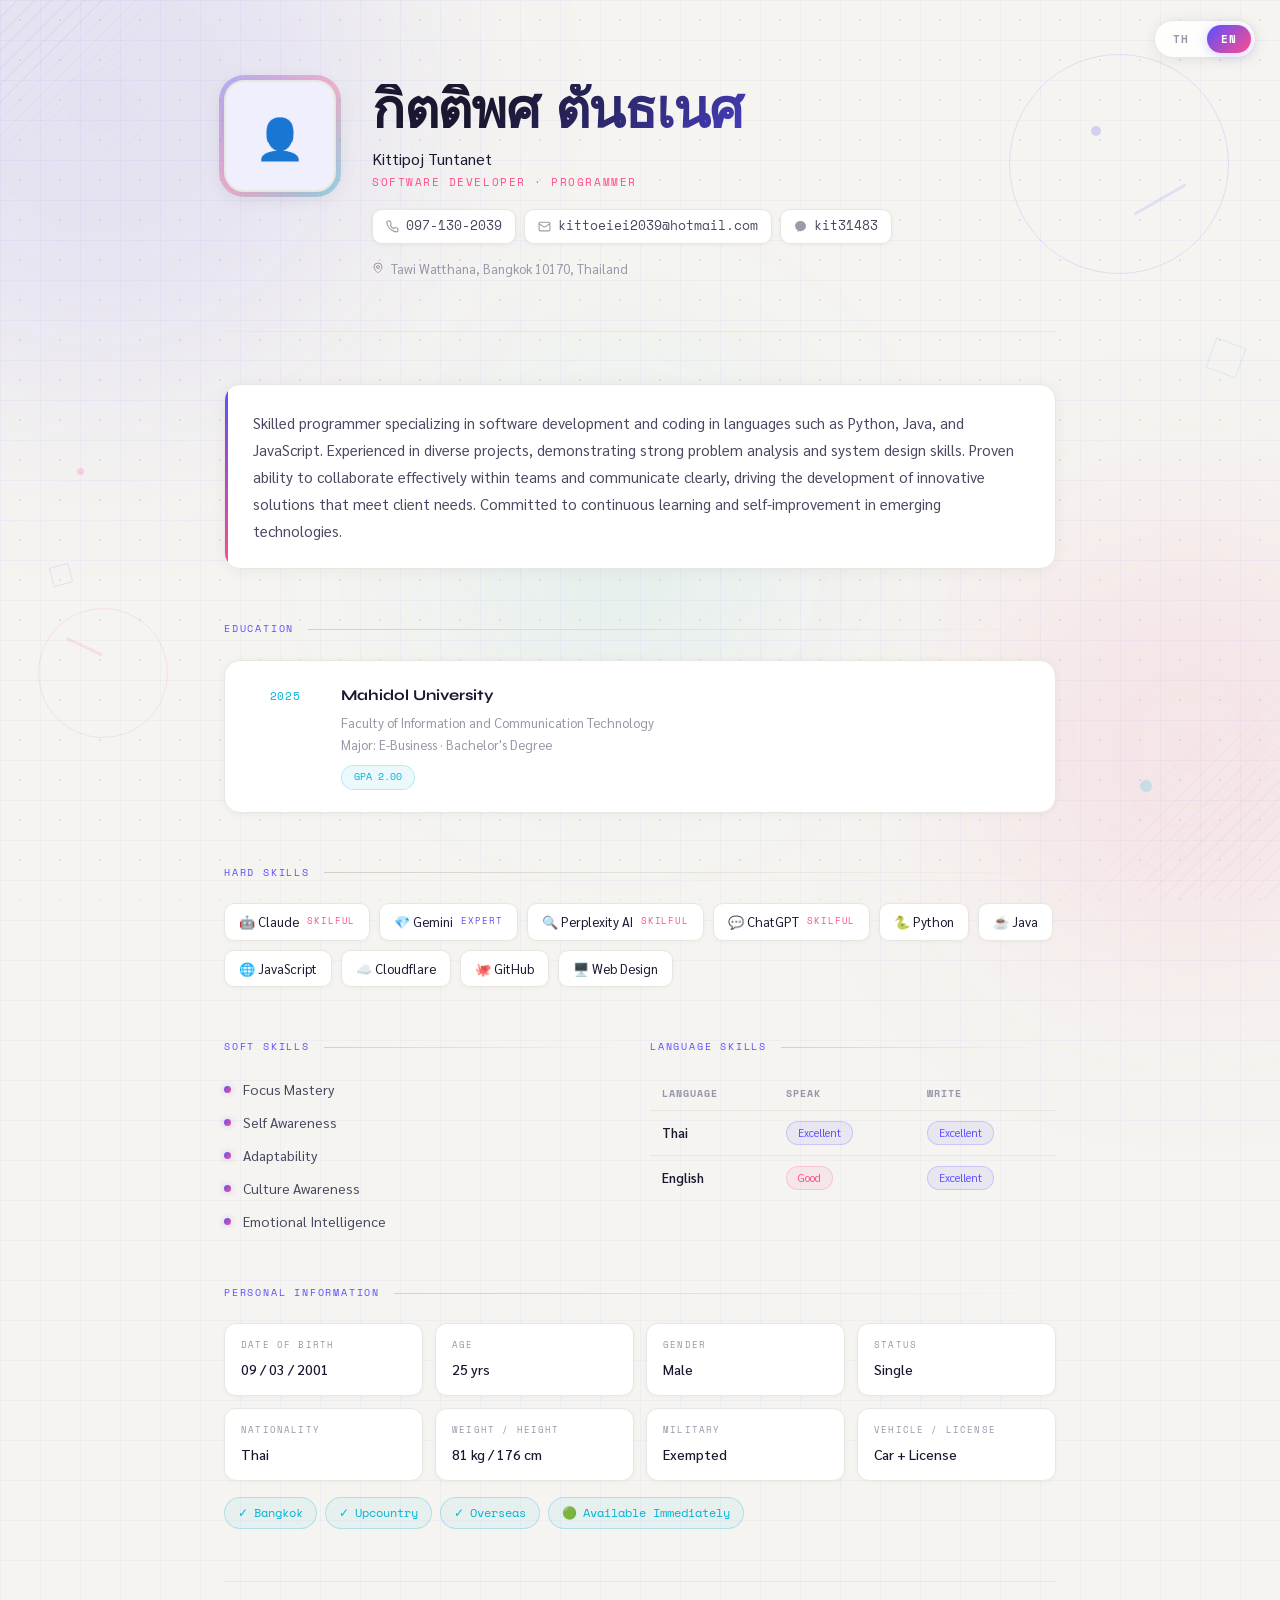
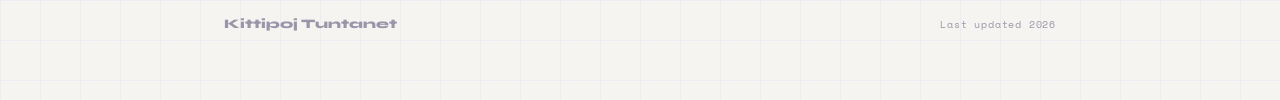
==== index.html @ 4285472c "Update index.html" ====
<!DOCTYPE html>
<html lang="th">
<head>
  <meta charset="UTF-8" />
  <meta name="viewport" content="width=device-width, initial-scale=1.0" />
  <title>Kittipoj Tuntanet</title>

  <!-- Google Fonts -->
  <link rel="preconnect" href="https://fonts.googleapis.com" />
  <link rel="preconnect" href="https://fonts.gstatic.com" crossorigin />
  <link href="https://fonts.googleapis.com/css2?family=Syne:wght@400;600;700;800&family=Sarabun:wght@300;400;500;600&family=Space+Mono:wght@400;700&display=swap" rel="stylesheet" />

  <!-- Main Stylesheet -->
  <link rel="stylesheet" href="css/style.css" />
</head>
<body>

  <!-- Background effects -->
  <div class="grid-bg"></div>
  <div class="glow-blob glow-blob-1"></div>
  <div class="glow-blob glow-blob-2"></div>
  <div class="glow-blob glow-blob-3"></div>

  <!-- Decorative floating shapes -->
  <div class="deco-shapes" aria-hidden="true">
    <div class="deco deco-ring deco-ring-1"></div>
    <div class="deco deco-ring deco-ring-2"></div>
    <div class="deco deco-dot deco-dot-1"></div>
    <div class="deco deco-dot deco-dot-2"></div>
    <div class="deco deco-dot deco-dot-3"></div>
    <div class="deco deco-line deco-line-1"></div>
    <div class="deco deco-line deco-line-2"></div>
    <div class="deco deco-square deco-square-1"></div>
    <div class="deco deco-square deco-square-2"></div>
  </div>

  <!-- ── Language Toggle ── -->
  <div class="lang-toggle">
    <button class="lang-btn active" id="btn-th" onclick="setLang('th')">TH</button>
    <button class="lang-btn"        id="btn-en" onclick="setLang('en')">EN</button>
  </div>

  <div class="page">

    <!-- ════════════════════════════
         HERO
         ════════════════════════════ -->
    <header class="hero">
      <div class="avatar-wrap">
        <div class="avatar-ring"></div>
        <img id="profile-img" src="photo.jpg" alt="Kittipoj Tuntanet"
             onerror="this.style.display='none'; document.getElementById('avatar-fallback').style.display='flex'" />
        <div id="avatar-fallback" class="avatar-placeholder" style="display:none;">👤</div>
      </div>

      <div class="hero-info">
        <h1 class="hero-name">กิตติพศ ตันธเนศ</h1>
        <p class="hero-name-sub">Kittipoj Tuntanet</p>
        <div class="hero-sub">
          <span class="inline-lang" data-lang="th">โปรแกรมเมอร์ · นักพัฒนาซอฟต์แวร์</span>
          <span class="inline-lang" data-lang="en">Software Developer · Programmer</span>
        </div>

        <div class="contacts">
          <a href="tel:0971302039" class="contact-chip">
            <svg width="13" height="13" viewBox="0 0 24 24" fill="none" stroke="currentColor" stroke-width="2">
              <path d="M22 16.92v3a2 2 0 0 1-2.18 2 19.79 19.79 0 0 1-8.63-3.07A19.5 19.5 0 0 1 4.69 13a19.79 19.79 0 0 1-3.07-8.67A2 2 0 0 1 3.6 2h3a2 2 0 0 1 2 1.72c.127.96.361 1.903.7 2.81a2 2 0 0 1-.45 2.11L8.09 9.91a16 16 0 0 0 6 6l1.27-1.27a2 2 0 0 1 2.11-.45c.907.339 1.85.573 2.81.7A2 2 0 0 1 22 16.92z"/>
            </svg>
            097-130-2039
          </a>
          <a href="mailto:kittoeiei2039@hotmail.com" class="contact-chip">
            <svg width="13" height="13" viewBox="0 0 24 24" fill="none" stroke="currentColor" stroke-width="2">
              <rect x="2" y="4" width="20" height="16" rx="2"/>
              <path d="m22 7-8.97 5.7a1.94 1.94 0 0 1-2.06 0L2 7"/>
            </svg>
            kittoeiei2039@hotmail.com
          </a>
          <a href="https://line.me/ti/p/kit31483" target="_blank" class="contact-chip">
            <svg width="13" height="13" viewBox="0 0 24 24" fill="currentColor">
              <path d="M12 2C6.48 2 2 6.08 2 11.1c0 3.33 1.97 6.26 4.96 7.96L6 22l3.25-1.7c.88.24 1.8.37 2.75.37 5.52 0 10-4.08 10-9.1C22 6.08 17.52 2 12 2z"/>
            </svg>
            kit31483
          </a>
        </div>

        <div class="location-line">
          <svg width="12" height="12" viewBox="0 0 24 24" fill="none" stroke="currentColor" stroke-width="2">
            <path d="M20 10c0 6-8 12-8 12s-8-6-8-12a8 8 0 0 1 16 0Z"/>
            <circle cx="12" cy="10" r="3"/>
          </svg>
          <span class="inline-lang" data-lang="th">เขตทวีวัฒนา, กรุงเทพมหานคร 10170</span>
          <span class="inline-lang" data-lang="en">Tawi Watthana, Bangkok 10170, Thailand</span>
        </div>
      </div>
    </header>

    <!-- ════════════════════════════
         ABOUT / SUMMARY
         ════════════════════════════ -->
    <div class="summary-box" data-lang="th">
      เป็นโปรแกรมเมอร์ที่มีความเชี่ยวชาญในการพัฒนาซอฟต์แวร์และการเขียนโค้ดด้วยภาษาต่าง ๆ เช่น Python, Java และ JavaScript
      ด้วยประสบการณ์ในการทำงานในโครงการที่หลากหลาย ทำให้มีทักษะในการวิเคราะห์ปัญหาและการออกแบบระบบอย่างมีประสิทธิภาพ
      นอกจากนี้ยังมีความสามารถในการทำงานร่วมกับทีมและการสื่อสารที่ดี เพื่อให้สามารถพัฒนานวัตกรรมใหม่ ๆ
      ที่ตอบโจทย์ความต้องการของลูกค้าได้อย่างครบถ้วน ด้วยความกระตือรือร้นในการเรียนรู้เทคโนโลยีใหม่ ๆ
      และการพัฒนาตนเองอย่างต่อเนื่อง
    </div>
    <div class="summary-box" data-lang="en">
      Skilled programmer specializing in software development and coding in languages such as Python, Java, and JavaScript.
      Experienced in diverse projects, demonstrating strong problem analysis and system design skills. Proven ability to
      collaborate effectively within teams and communicate clearly, driving the development of innovative solutions that
      meet client needs. Committed to continuous learning and self-improvement in emerging technologies.
    </div>

    <!-- ════════════════════════════
         EDUCATION
         ════════════════════════════ -->
    <section class="section">
      <div class="section-label">
        <span class="inline-lang" data-lang="th">ประวัติการศึกษา</span>
        <span class="inline-lang" data-lang="en">Education</span>
      </div>
      <div class="edu-block">
        <div class="edu-year">2025</div>
        <div>
          <div class="edu-name">
            <span class="inline-lang" data-lang="th">มหาวิทยาลัยมหิดล</span>
            <span class="inline-lang" data-lang="en">Mahidol University</span>
          </div>
          <div class="edu-detail">
            <span class="inline-lang" data-lang="th">
              คณะเทคโนโลยีสารสนเทศและการสื่อสาร<br/>
              สาขา: ธุรกิจอิเล็กทรอนิกส์ · ปริญญาตรี
            </span>
            <span class="inline-lang" data-lang="en">
              Faculty of Information and Communication Technology<br/>
              Major: E-Business · Bachelor's Degree
            </span>
          </div>
          <div class="gpa-badge">GPA 2.00</div>
        </div>
      </div>
    </section>

    <!-- ════════════════════════════
         HARD SKILLS
         ════════════════════════════ -->
    <section class="section">
      <div class="section-label">
        <span class="inline-lang" data-lang="th">ทักษะด้านเทคนิค</span>
        <span class="inline-lang" data-lang="en">Hard Skills</span>
      </div>
      <div class="skills-grid">

        <!-- AI Tools -->
        <div class="skill-tag">
          <span>🤖 Claude</span>
          <span class="skill-level level-skilful">
            <span class="inline-lang" data-lang="th">ชำนาญ</span>
            <span class="inline-lang" data-lang="en">Skilful</span>
          </span>
        </div>
        <div class="skill-tag">
          <span>💎 Gemini</span>
          <span class="skill-level level-expert">
            <span class="inline-lang" data-lang="th">เชี่ยวชาญ</span>
            <span class="inline-lang" data-lang="en">Expert</span>
          </span>
        </div>
        <div class="skill-tag">
          <span>🔍 Perplexity AI</span>
          <span class="skill-level level-skilful">
            <span class="inline-lang" data-lang="th">ชำนาญ</span>
            <span class="inline-lang" data-lang="en">Skilful</span>
          </span>
        </div>
        <div class="skill-tag">
          <span>💬 ChatGPT</span>
          <span class="skill-level level-skilful">
            <span class="inline-lang" data-lang="th">ชำนาญ</span>
            <span class="inline-lang" data-lang="en">Skilful</span>
          </span>
        </div>

        <!-- Programming -->
        <div class="skill-tag"><span>🐍 Python</span></div>
        <div class="skill-tag"><span>☕ Java</span></div>
        <div class="skill-tag"><span>🌐 JavaScript</span></div>

        <!-- Web / DevOps -->
        <div class="skill-tag"><span>☁️ Cloudflare</span></div>
        <div class="skill-tag"><span>🐙 GitHub</span></div>
        <div class="skill-tag">
          <span class="inline-lang" data-lang="th">🖥️ ออกแบบเว็บไซต์</span>
          <span class="inline-lang" data-lang="en">🖥️ Web Design</span>
        </div>

      </div>
    </section>

    <!-- ════════════════════════════
         SOFT SKILLS + LANGUAGES
         ════════════════════════════ -->
    <div class="two-col section">

      <!-- Soft Skills -->
      <div>
        <div class="section-label">
          <span class="inline-lang" data-lang="th">ทักษะซอฟต์</span>
          <span class="inline-lang" data-lang="en">Soft Skills</span>
        </div>
        <div class="soft-list">
          <div class="soft-item">
            <div class="soft-dot"></div>
            <span class="inline-lang" data-lang="th">ทักษะการควบคุมจิตใจและสมาธิ</span>
            <span class="inline-lang" data-lang="en">Focus Mastery</span>
          </div>
          <div class="soft-item">
            <div class="soft-dot"></div>
            <span class="inline-lang" data-lang="th">ทักษะการรู้จักตนเอง</span>
            <span class="inline-lang" data-lang="en">Self Awareness</span>
          </div>
          <div class="soft-item">
            <div class="soft-dot"></div>
            <span class="inline-lang" data-lang="th">ทักษะความสามารถในการปรับตัว</span>
            <span class="inline-lang" data-lang="en">Adaptability</span>
          </div>
          <div class="soft-item">
            <div class="soft-dot"></div>
            <span class="inline-lang" data-lang="th">ทักษะการเข้าใจความแตกต่างทางวัฒนธรรม</span>
            <span class="inline-lang" data-lang="en">Culture Awareness</span>
          </div>
          <div class="soft-item">
            <div class="soft-dot"></div>
            <span class="inline-lang" data-lang="th">ทักษะความฉลาดทางอารมณ์</span>
            <span class="inline-lang" data-lang="en">Emotional Intelligence</span>
          </div>
        </div>
      </div>

      <!-- Language Proficiency -->
      <div>
        <div class="section-label">
          <span class="inline-lang" data-lang="th">ทักษะทางภาษา</span>
          <span class="inline-lang" data-lang="en">Language Skills</span>
        </div>
        <table class="lang-table">
          <thead>
            <tr>
              <th><span class="inline-lang" data-lang="th">ภาษา</span><span class="inline-lang" data-lang="en">Language</span></th>
              <th><span class="inline-lang" data-lang="th">พูด</span><span class="inline-lang" data-lang="en">Speak</span></th>
              <th><span class="inline-lang" data-lang="th">เขียน</span><span class="inline-lang" data-lang="en">Write</span></th>
            </tr>
          </thead>
          <tbody>
            <tr>
              <td class="lang-name"><span class="inline-lang" data-lang="th">ไทย</span><span class="inline-lang" data-lang="en">Thai</span></td>
              <td><span class="proficiency prof-excellent"><span class="inline-lang" data-lang="th">ดีมาก</span><span class="inline-lang" data-lang="en">Excellent</span></span></td>
              <td><span class="proficiency prof-excellent"><span class="inline-lang" data-lang="th">ดีมาก</span><span class="inline-lang" data-lang="en">Excellent</span></span></td>
            </tr>
            <tr>
              <td class="lang-name"><span class="inline-lang" data-lang="th">อังกฤษ</span><span class="inline-lang" data-lang="en">English</span></td>
              <td><span class="proficiency prof-good"><span class="inline-lang" data-lang="th">ดี</span><span class="inline-lang" data-lang="en">Good</span></span></td>
              <td><span class="proficiency prof-excellent"><span class="inline-lang" data-lang="th">ดีมาก</span><span class="inline-lang" data-lang="en">Excellent</span></span></td>
            </tr>
          </tbody>
        </table>
      </div>

    </div>

    <!-- ════════════════════════════
         PERSONAL INFORMATION
         ════════════════════════════ -->
    <section class="section">
      <div class="section-label">
        <span class="inline-lang" data-lang="th">ข้อมูลส่วนตัว</span>
        <span class="inline-lang" data-lang="en">Personal Information</span>
      </div>
      <div class="meta-grid">
        <div class="meta-item">
          <div class="meta-label"><span class="inline-lang" data-lang="th">วันเกิด</span><span class="inline-lang" data-lang="en">Date of Birth</span></div>
          <div class="meta-value">09 / 03 / 2001</div>
        </div>
        <div class="meta-item">
          <div class="meta-label"><span class="inline-lang" data-lang="th">อายุ</span><span class="inline-lang" data-lang="en">Age</span></div>
          <div class="meta-value"><span class="inline-lang" data-lang="th">25 ปี</span><span class="inline-lang" data-lang="en">25 yrs</span></div>
        </div>
        <div class="meta-item">
          <div class="meta-label"><span class="inline-lang" data-lang="th">เพศ</span><span class="inline-lang" data-lang="en">Gender</span></div>
          <div class="meta-value"><span class="inline-lang" data-lang="th">ชาย</span><span class="inline-lang" data-lang="en">Male</span></div>
        </div>
        <div class="meta-item">
          <div class="meta-label"><span class="inline-lang" data-lang="th">สถานะ</span><span class="inline-lang" data-lang="en">Status</span></div>
          <div class="meta-value"><span class="inline-lang" data-lang="th">โสด</span><span class="inline-lang" data-lang="en">Single</span></div>
        </div>
        <div class="meta-item">
          <div class="meta-label"><span class="inline-lang" data-lang="th">สัญชาติ</span><span class="inline-lang" data-lang="en">Nationality</span></div>
          <div class="meta-value"><span class="inline-lang" data-lang="th">ไทย</span><span class="inline-lang" data-lang="en">Thai</span></div>
        </div>
        <div class="meta-item">
          <div class="meta-label"><span class="inline-lang" data-lang="th">น้ำหนัก / ส่วนสูง</span><span class="inline-lang" data-lang="en">Weight / Height</span></div>
          <div class="meta-value">81 kg / 176 cm</div>
        </div>
        <div class="meta-item">
          <div class="meta-label"><span class="inline-lang" data-lang="th">ทหาร</span><span class="inline-lang" data-lang="en">Military</span></div>
          <div class="meta-value"><span class="inline-lang" data-lang="th">ได้รับการยกเว้น</span><span class="inline-lang" data-lang="en">Exempted</span></div>
        </div>
        <div class="meta-item">
          <div class="meta-label"><span class="inline-lang" data-lang="th">ยานพาหนะ</span><span class="inline-lang" data-lang="en">Vehicle / License</span></div>
          <div class="meta-value"><span class="inline-lang" data-lang="th">รถยนต์ + ใบขับขี่</span><span class="inline-lang" data-lang="en">Car + License</span></div>
        </div>
      </div>

      <!-- Availability -->
      <div class="avail-list">
        <div class="avail-chip">✓ <span class="inline-lang" data-lang="th">กรุงเทพฯ</span><span class="inline-lang" data-lang="en">Bangkok</span></div>
        <div class="avail-chip">✓ <span class="inline-lang" data-lang="th">ต่างจังหวัด</span><span class="inline-lang" data-lang="en">Upcountry</span></div>
        <div class="avail-chip">✓ <span class="inline-lang" data-lang="th">ต่างประเทศ</span><span class="inline-lang" data-lang="en">Overseas</span></div>
        <div class="avail-chip">🟢 <span class="inline-lang" data-lang="th">เริ่มงานได้ทันที</span><span class="inline-lang" data-lang="en">Available Immediately</span></div>
      </div>
    </section>

    <!-- ════════════════════════════
         FOOTER
         ════════════════════════════ -->
    <footer class="footer">
      <div class="footer-name">Kittipoj Tuntanet</div>
      <div class="footer-note">
        <span class="inline-lang" data-lang="th">อัปเดตล่าสุด 2026</span>
        <span class="inline-lang" data-lang="en">Last updated 2026</span>
      </div>
    </footer>

  </div><!-- /page -->

  <!-- Language Script -->
  <script src="js/lang.js"></script>

</body>
</html>
---- css/style.css ----
/* ============================================
   RESUME STYLESHEET — Light Theme
   แก้ไข CSS Variables ด้านล่างนี้เพื่อเปลี่ยนธีม
   ============================================ */

:root {
  /* ── COLORS ── แก้ตรงนี้เพื่อเปลี่ยนสี */
  --bg:            #f5f4f0;        /* พื้นหลัง warm white */
  --surface:       #ffffff;
  --card:          #ffffff;
  --border:        #e8e6e0;
  --border-strong: #d4d0c8;
  --accent:        #5b4fff;        /* ม่วงสด */
  --accent2:       #ff4d8d;        /* ชมพูสด */
  --accent3:       #00b4d8;        /* ฟ้าสด */
  --glow:          rgba(91,79,255,0.12);
  --text-primary:  #1a1830;
  --text-secondary:#4a4860;
  --text-muted:    #9896a8;
  --tag-bg:        #f0effe;

  /* ── TYPOGRAPHY ── */
  --font-display: 'Syne', sans-serif;
  --font-body:    'Sarabun', sans-serif;
  --font-mono:    'Space Mono', monospace;

  /* ── SPACING ── */
  --page-max:    880px;
  --page-pad:    24px;
  --section-gap: 52px;
  --radius-card: 16px;
  --radius-sm:   10px;
}

/* ============================================
   RESET & BASE
   ============================================ */
*, *::before, *::after { margin: 0; padding: 0; box-sizing: border-box; }
html { scroll-behavior: smooth; }

body {
  background: var(--bg);
  color: var(--text-primary);
  font-family: var(--font-body);
  font-weight: 400;
  line-height: 1.65;
  min-height: 100vh;
  overflow-x: hidden;
}

a { color: inherit; text-decoration: none; }

/* ============================================
   BACKGROUNDS
   ============================================ */

/* Base body pattern: fine cross-hatch lines */
body {
  background-color: var(--bg);
  background-image:
    linear-gradient(rgba(91,79,255,0.045) 1px, transparent 1px),
    linear-gradient(90deg, rgba(91,79,255,0.045) 1px, transparent 1px);
  background-size: 40px 40px;
}

/* Dot accent at every grid intersection */
.grid-bg {
  position: fixed; inset: 0;
  background-image:
    radial-gradient(circle, rgba(91,79,255,0.13) 1.5px, transparent 1.5px);
  background-size: 40px 40px;
  pointer-events: none; z-index: 0;
}

/* Diagonal stripe band — top-left corner decoration */
.grid-bg::before {
  content: '';
  position: absolute;
  top: 0; left: 0;
  width: 340px; height: 340px;
  background-image: repeating-linear-gradient(
    -45deg,
    rgba(91,79,255,0.055) 0px,
    rgba(91,79,255,0.055) 1px,
    transparent 1px,
    transparent 12px
  );
  -webkit-mask-image: radial-gradient(ellipse 100% 100% at 0% 0%, black 30%, transparent 75%);
  mask-image: radial-gradient(ellipse 100% 100% at 0% 0%, black 30%, transparent 75%);
  pointer-events: none;
}

/* Diagonal stripe band — bottom-right corner decoration */
.grid-bg::after {
  content: '';
  position: absolute;
  bottom: 0; right: 0;
  width: 340px; height: 340px;
  background-image: repeating-linear-gradient(
    -45deg,
    rgba(255,77,141,0.05) 0px,
    rgba(255,77,141,0.05) 1px,
    transparent 1px,
    transparent 12px
  );
  -webkit-mask-image: radial-gradient(ellipse 100% 100% at 100% 100%, black 30%, transparent 75%);
  mask-image: radial-gradient(ellipse 100% 100% at 100% 100%, black 30%, transparent 75%);
  pointer-events: none;
}

/* Soft pastel blobs — colour wash over the grid */
.glow-blob {
  position: fixed;
  border-radius: 50%;
  pointer-events: none;
  z-index: 0;
  filter: blur(110px);
}
.glow-blob-1 {
  width: 560px; height: 560px;
  top: -180px; left: -180px;
  background: rgba(91,79,255,0.11);
}
.glow-blob-2 {
  width: 420px; height: 420px;
  bottom: -60px; right: -120px;
  background: rgba(255,77,141,0.10);
}
.glow-blob-3 {
  width: 320px; height: 320px;
  top: 44%; left: 36%;
  background: rgba(0,180,216,0.08);
}

/* ============================================
   LANG TOGGLE
   ============================================ */
.lang-toggle {
  position: fixed; top: 20px; right: 24px;
  z-index: 200;
  display: flex; gap: 4px;
  background: rgba(255,255,255,0.85);
  border: 1px solid var(--border);
  border-radius: 100px;
  padding: 4px;
  backdrop-filter: blur(14px);
  box-shadow: 0 2px 16px rgba(0,0,0,0.08);
}

.lang-btn {
  font-family: var(--font-mono);
  font-size: 11px; font-weight: 700;
  letter-spacing: 0.08em;
  padding: 6px 14px;
  border-radius: 100px;
  border: none; cursor: pointer;
  transition: all 0.2s ease;
  background: transparent;
  color: var(--text-muted);
}

.lang-btn.active {
  background: linear-gradient(135deg, var(--accent), var(--accent2));
  color: #fff;
  box-shadow: 0 2px 12px rgba(91,79,255,0.25);
}

/* ============================================
   PAGE LAYOUT
   ============================================ */
.page {
  position: relative; z-index: 1;
  max-width: var(--page-max);
  margin: 0 auto;
  padding: 80px var(--page-pad) 64px;
}

/* ============================================
   HERO
   ============================================ */
.hero {
  display: grid;
  grid-template-columns: auto 1fr;
  gap: 36px; align-items: start;
  padding-bottom: 52px;
  border-bottom: 1px solid var(--border);
  margin-bottom: var(--section-gap);
  animation: fadeUp 0.7s ease both;
}

/* Avatar */
.avatar-wrap {
  position: relative;
  width: 112px; height: 112px; flex-shrink: 0;
}
.avatar-wrap img, .avatar-placeholder {
  width: 112px; height: 112px;
  border-radius: 20px;
  object-fit: cover; display: block;
  border: 2px solid var(--border);
  box-shadow: 0 4px 20px rgba(0,0,0,0.10);
}
.avatar-placeholder {
  background: #f0effe;
  display: flex; align-items: center; justify-content: center;
  font-size: 40px;
}
.avatar-ring {
  position: absolute; inset: -5px;
  border-radius: 25px;
  background: linear-gradient(135deg, var(--accent), var(--accent2), var(--accent3));
  z-index: -1;
  opacity: 0.35;
}

/* Hero text */
.hero-info { padding-top: 4px; }

.hero-name {
  font-family: var(--font-display);
  font-weight: 800;
  font-size: clamp(2.1rem, 5.5vw, 3.4rem);
  line-height: 1.0; letter-spacing: -0.025em;
  margin-bottom: 8px;
  background: linear-gradient(135deg, var(--text-primary) 20%, var(--accent) 75%);
  -webkit-background-clip: text; -webkit-text-fill-color: transparent;
  background-clip: text;
}

.hero-sub {
  font-family: var(--font-mono);
  font-size: 11px;
  color: var(--accent2);
  letter-spacing: 0.14em;
  text-transform: uppercase;
  margin-bottom: 18px;
}

/* Contact chips */
.contacts {
  display: flex; flex-wrap: wrap; gap: 8px;
  margin-bottom: 14px;
}

.contact-chip {
  display: flex; align-items: center; gap: 7px;
  background: var(--surface);
  border: 1px solid var(--border);
  border-radius: var(--radius-sm);
  padding: 6px 13px;
  font-size: 12.5px;
  color: var(--text-secondary);
  transition: all 0.18s ease;
  font-family: var(--font-mono);
  box-shadow: 0 1px 4px rgba(0,0,0,0.05);
}
.contact-chip:hover {
  border-color: var(--accent);
  color: var(--accent);
  background: var(--tag-bg);
  transform: translateY(-1px);
  box-shadow: 0 4px 16px rgba(91,79,255,0.12);
}
.contact-chip svg { flex-shrink: 0; opacity: 0.55; }

.location-line {
  font-size: 13px;
  color: var(--text-muted);
  display: flex; align-items: center; gap: 7px;
}

/* ============================================
   SUMMARY
   ============================================ */
.summary-box {
  position: relative;
  background: var(--surface);
  border: 1px solid var(--border);
  border-radius: var(--radius-card);
  padding: 24px 28px;
  margin-bottom: var(--section-gap);
  font-size: 15px;
  line-height: 1.8;
  color: var(--text-secondary);
  animation: fadeUp 0.7s 0.1s ease both;
  overflow: hidden;
  box-shadow: 0 2px 16px rgba(0,0,0,0.05);
}
.summary-box::before {
  content: '';
  position: absolute; top: 0; left: 0;
  width: 3px; height: 100%;
  background: linear-gradient(to bottom, var(--accent), var(--accent2));
  border-radius: 3px 0 0 3px;
}

/* ============================================
   SECTIONS
   ============================================ */
.section {
  margin-bottom: var(--section-gap);
  animation: fadeUp 0.7s ease both;
}

.section-label {
  font-family: var(--font-mono);
  font-size: 10px; letter-spacing: 0.18em;
  text-transform: uppercase;
  color: var(--accent);
  margin-bottom: 22px;
  display: flex; align-items: center; gap: 14px;
}
.section-label::after {
  content: ''; flex: 1; height: 1px;
  background: linear-gradient(to right, var(--border-strong), transparent);
}

/* ============================================
   LAYOUT HELPERS
   ============================================ */
.two-col {
  display: grid;
  grid-template-columns: 1fr 1fr;
  gap: 20px;
}
@media (max-width: 580px) {
  .two-col { grid-template-columns: 1fr; }
  .hero { grid-template-columns: 1fr; }
  .avatar-wrap { margin: 0 auto; }
}

/* ============================================
   CARDS
   ============================================ */
.info-card {
  background: var(--surface);
  border: 1px solid var(--border);
  border-radius: var(--radius-card);
  padding: 22px;
  transition: border-color 0.2s, transform 0.2s, box-shadow 0.2s;
  box-shadow: 0 1px 8px rgba(0,0,0,0.05);
}
.info-card:hover {
  border-color: var(--accent);
  transform: translateY(-3px);
  box-shadow: 0 8px 32px rgba(91,79,255,0.12);
}

.card-icon {
  width: 38px; height: 38px;
  border-radius: var(--radius-sm);
  background: var(--tag-bg);
  border: 1px solid rgba(91,79,255,0.18);
  display: flex; align-items: center; justify-content: center;
  margin-bottom: 14px;
}

.card-title {
  font-family: var(--font-display);
  font-weight: 700; font-size: 15px;
  margin-bottom: 5px;
}
.card-meta {
  font-family: var(--font-mono);
  font-size: 10px; color: var(--accent2);
  letter-spacing: 0.1em; margin-bottom: 8px;
}
.card-desc { font-size: 13px; color: var(--text-muted); line-height: 1.6; }

/* ============================================
   EDUCATION
   ============================================ */
.edu-block {
  background: var(--surface);
  border: 1px solid var(--border);
  border-radius: var(--radius-card);
  padding: 22px 26px;
  display: grid;
  grid-template-columns: 68px 1fr;
  gap: 22px; align-items: start;
  transition: border-color 0.2s, box-shadow 0.2s;
  box-shadow: 0 1px 8px rgba(0,0,0,0.05);
}
.edu-block:hover {
  border-color: var(--accent3);
  box-shadow: 0 8px 28px rgba(0,180,216,0.10);
}

.edu-year {
  font-family: var(--font-mono);
  font-size: 11px; color: var(--accent3);
  text-align: center; padding-top: 4px;
  letter-spacing: 0.06em;
}
.edu-name {
  font-family: var(--font-display);
  font-weight: 700; font-size: 15px;
  margin-bottom: 5px;
}
.edu-detail { font-size: 13px; color: var(--text-muted); line-height: 1.65; }

.gpa-badge {
  display: inline-block;
  font-family: var(--font-mono); font-size: 10px;
  padding: 3px 12px; border-radius: 100px;
  background: rgba(0,180,216,0.08);
  border: 1px solid rgba(0,180,216,0.22);
  color: var(--accent3); margin-top: 10px;
}

/* ============================================
   SKILLS
   ============================================ */
.skills-grid {
  display: flex; flex-wrap: wrap; gap: 9px;
}

.skill-tag {
  display: flex; align-items: center; gap: 8px;
  background: var(--surface);
  border: 1px solid var(--border);
  border-radius: var(--radius-sm);
  padding: 7px 14px;
  font-size: 13px;
  transition: all 0.18s ease;
  box-shadow: 0 1px 4px rgba(0,0,0,0.04);
}
.skill-tag:hover {
  border-color: var(--accent);
  background: var(--tag-bg);
  transform: translateY(-1px);
  box-shadow: 0 4px 12px rgba(91,79,255,0.10);
}

.skill-level {
  font-family: var(--font-mono); font-size: 9px;
  letter-spacing: 0.1em; text-transform: uppercase;
}
.level-expert  { color: var(--accent); }
.level-skilful { color: var(--accent2); }

/* Soft skills */
.soft-list { display: flex; flex-direction: column; gap: 10px; }
.soft-item {
  display: flex; align-items: center; gap: 12px;
  font-size: 14px; color: var(--text-secondary);
}
.soft-dot {
  width: 7px; height: 7px;
  border-radius: 50%; flex-shrink: 0;
  background: linear-gradient(135deg, var(--accent), var(--accent2));
  box-shadow: 0 0 6px rgba(91,79,255,0.3);
}

/* ============================================
   LANGUAGE TABLE
   ============================================ */
.lang-table { width: 100%; border-collapse: collapse; }
.lang-table th {
  font-family: var(--font-mono); font-size: 10px;
  letter-spacing: 0.1em; text-transform: uppercase;
  color: var(--text-muted); text-align: left;
  padding: 8px 12px;
  border-bottom: 1px solid var(--border);
}
.lang-table td {
  padding: 10px 12px; font-size: 13px;
  border-bottom: 1px solid var(--border);
}
.lang-table tr:last-child td { border-bottom: none; }
.lang-name { font-weight: 600; }

.proficiency {
  display: inline-block; font-size: 11px;
  padding: 2px 11px; border-radius: 100px;
}
.prof-excellent {
  background: rgba(91,79,255,0.08);
  color: var(--accent);
  border: 1px solid rgba(91,79,255,0.22);
}
.prof-good {
  background: rgba(255,77,141,0.08);
  color: var(--accent2);
  border: 1px solid rgba(255,77,141,0.22);
}

/* ============================================
   PERSONAL INFO GRID
   ============================================ */
.meta-grid {
  display: grid;
  grid-template-columns: repeat(auto-fill, minmax(158px, 1fr));
  gap: 12px;
}
.meta-item {
  background: var(--surface);
  border: 1px solid var(--border);
  border-radius: 12px;
  padding: 14px 16px;
  transition: border-color 0.2s, box-shadow 0.2s;
  box-shadow: 0 1px 4px rgba(0,0,0,0.04);
}
.meta-item:hover {
  border-color: var(--accent2);
  box-shadow: 0 4px 16px rgba(255,77,141,0.08);
}

.meta-label {
  font-family: var(--font-mono); font-size: 9px;
  letter-spacing: 0.13em; text-transform: uppercase;
  color: var(--text-muted); margin-bottom: 5px;
}
.meta-value { font-size: 14px; font-weight: 500; }

/* ============================================
   AVAILABILITY CHIPS
   ============================================ */
.avail-list {
  display: flex; flex-wrap: wrap; gap: 8px;
  margin-top: 16px;
}
.avail-chip {
  display: flex; align-items: center; gap: 6px;
  font-size: 12px; font-family: var(--font-mono);
  padding: 5px 13px; border-radius: 100px;
  border: 1px solid rgba(0,180,216,0.25);
  background: rgba(0,180,216,0.06);
  color: var(--accent3);
}

/* ============================================
   FOOTER
   ============================================ */
.footer {
  border-top: 1px solid var(--border);
  padding-top: 32px; margin-top: 12px;
  display: flex; align-items: center;
  justify-content: space-between;
  flex-wrap: wrap; gap: 12px;
}
.footer-name {
  font-family: var(--font-display);
  font-weight: 800; font-size: 13px;
  color: var(--text-muted);
}
.footer-note {
  font-family: var(--font-mono); font-size: 10px;
  color: var(--text-muted); letter-spacing: 0.08em;
}

/* ============================================
   DECORATIVE SHAPES
   ============================================ */
.deco-shapes {
  position: fixed; inset: 0;
  pointer-events: none; z-index: 0;
  overflow: hidden;
}

.deco { position: absolute; }

/* ── Rings ── */
.deco-ring {
  border-radius: 50%;
  border: 1.5px solid rgba(91,79,255,0.14);
}
.deco-ring-1 {
  width: 220px; height: 220px;
  top: 6%; right: 4%;
  animation: floatA 14s ease-in-out infinite;
}
.deco-ring-2 {
  width: 130px; height: 130px;
  bottom: 18%; left: 3%;
  border-color: rgba(255,77,141,0.13);
  animation: floatB 18s ease-in-out infinite;
}

/* ── Floating dots (large) ── */
.deco-dot {
  border-radius: 50%;
}
.deco-dot-1 {
  width: 10px; height: 10px;
  top: 14%; right: 14%;
  background: rgba(91,79,255,0.22);
  animation: floatA 10s ease-in-out infinite;
}
.deco-dot-2 {
  width: 7px; height: 7px;
  top: 52%; left: 6%;
  background: rgba(255,77,141,0.20);
  animation: floatB 13s ease-in-out infinite;
}
.deco-dot-3 {
  width: 12px; height: 12px;
  bottom: 12%; right: 10%;
  background: rgba(0,180,216,0.18);
  animation: floatC 16s ease-in-out infinite;
}

/* ── Short decorative lines ── */
.deco-line {
  border-radius: 4px;
  background: rgba(91,79,255,0.12);
}
.deco-line-1 {
  width: 60px; height: 3px;
  top: 22%; right: 7%;
  transform: rotate(-30deg);
  animation: floatA 12s ease-in-out infinite;
}
.deco-line-2 {
  width: 40px; height: 3px;
  bottom: 28%; left: 5%;
  background: rgba(255,77,141,0.12);
  transform: rotate(25deg);
  animation: floatC 15s ease-in-out infinite;
}

/* ── Rotated squares ── */
.deco-square {
  border: 1.5px solid rgba(0,180,216,0.13);
}
.deco-square-1 {
  width: 32px; height: 32px;
  top: 38%; right: 3%;
  transform: rotate(20deg);
  animation: spinSlow 30s linear infinite;
}
.deco-square-2 {
  width: 20px; height: 20px;
  bottom: 35%; left: 4%;
  border-color: rgba(91,79,255,0.12);
  transform: rotate(-15deg);
  animation: spinSlow 22s linear infinite reverse;
}

/* ============================================
   ANIMATIONS
   ============================================ */
@keyframes fadeUp {
  from { opacity: 0; transform: translateY(22px); }
  to   { opacity: 1; transform: translateY(0); }
}

@keyframes floatA {
  0%, 100% { transform: translateY(0px); }
  50%       { transform: translateY(-14px); }
}
@keyframes floatB {
  0%, 100% { transform: translateY(0px); }
  50%       { transform: translateY(12px); }
}
@keyframes floatC {
  0%, 100% { transform: translateY(0px) rotate(25deg); }
  50%       { transform: translateY(-10px) rotate(25deg); }
}
@keyframes spinSlow {
  from { transform: rotate(0deg); }
  to   { transform: rotate(360deg); }
}

.hero         { animation-delay: 0.00s; }
.summary-box  { animation-delay: 0.08s; }
.section:nth-child(1) { animation-delay: 0.12s; }
.section:nth-child(2) { animation-delay: 0.17s; }
.section:nth-child(3) { animation-delay: 0.22s; }
.section:nth-child(4) { animation-delay: 0.27s; }
.section:nth-child(5) { animation-delay: 0.32s; }
.section:nth-child(6) { animation-delay: 0.37s; }

/* ============================================
   BILINGUAL VISIBILITY
   ============================================ */
[data-lang="en"]              { display: none; }
[data-lang="th"]              { display: block; }
.inline-lang[data-lang="en"]  { display: none; }
.inline-lang[data-lang="th"]  { display: inline; }

body.en [data-lang="en"]             { display: block; }
body.en [data-lang="th"]             { display: none; }
body.en .inline-lang[data-lang="en"] { display: inline; }
body.en .inline-lang[data-lang="th"] { display: none; }
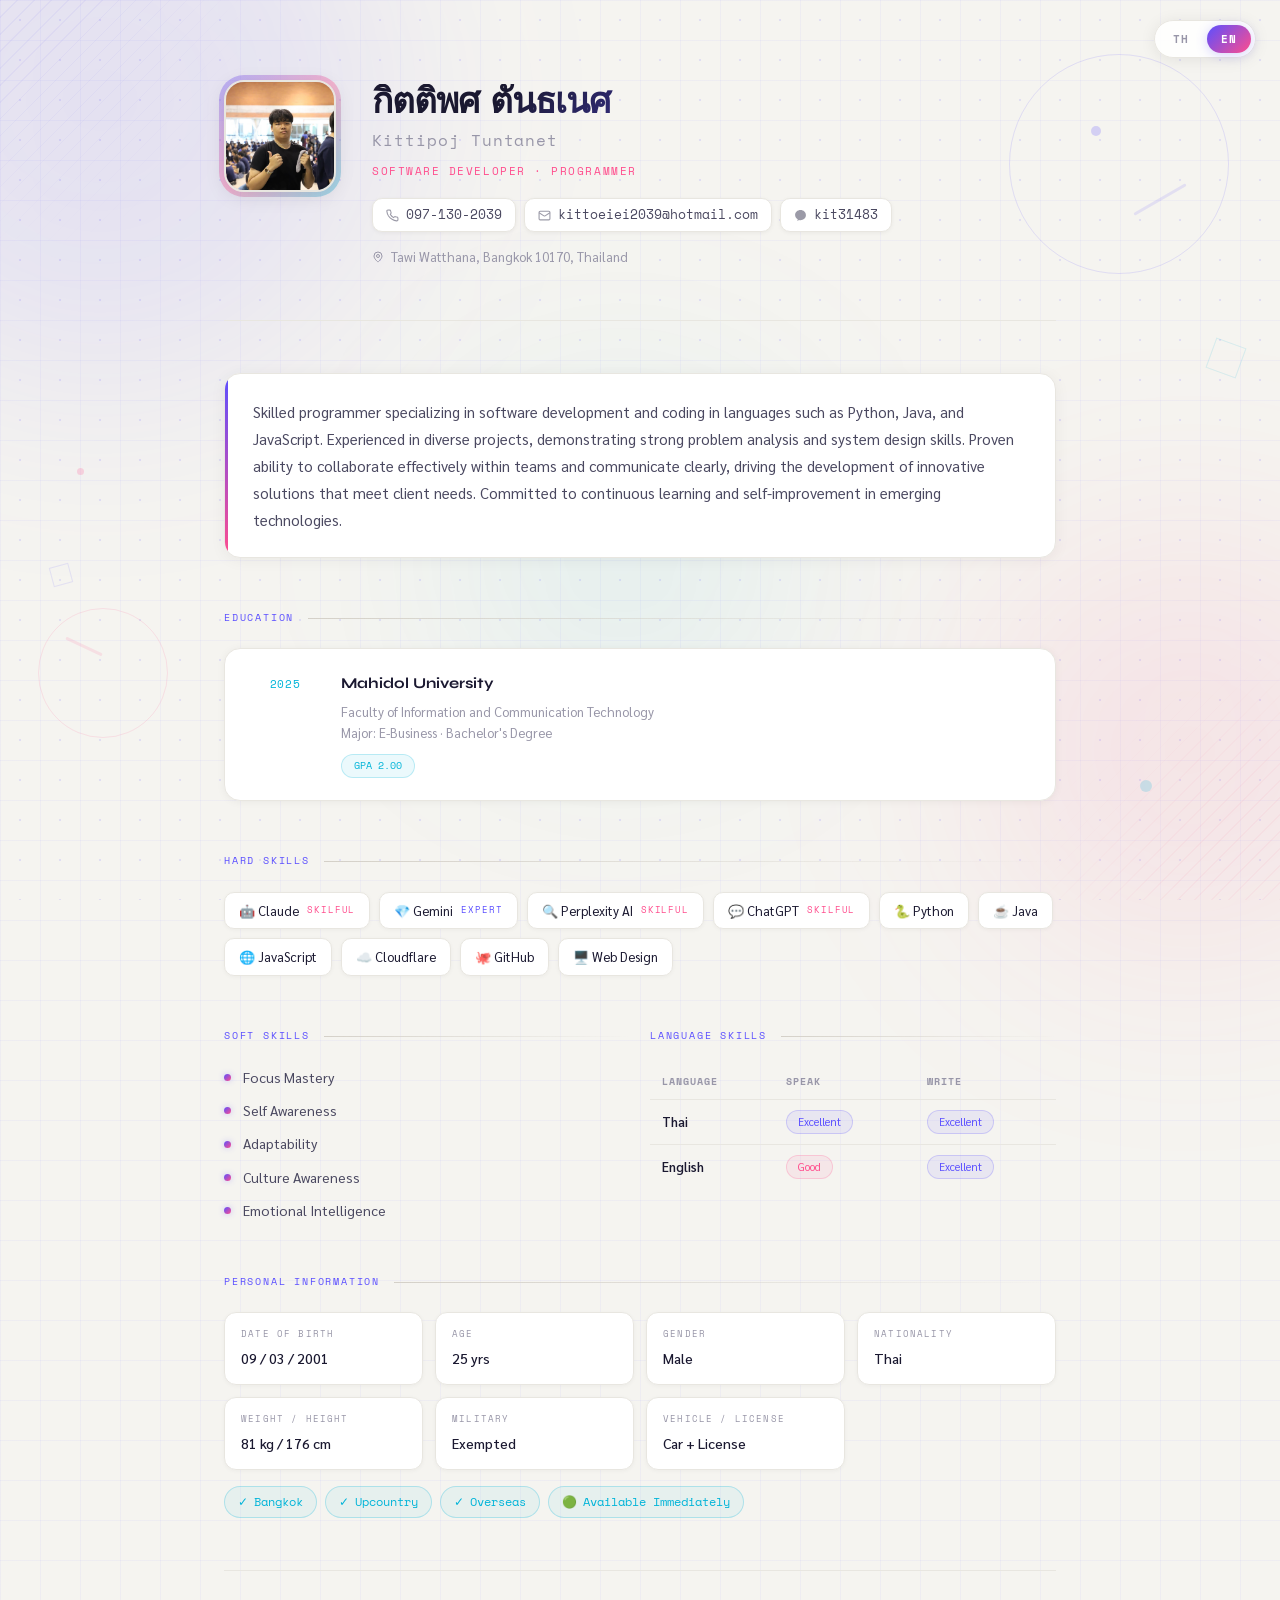
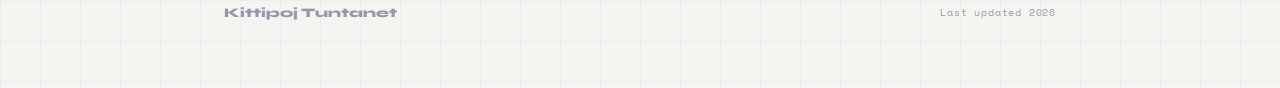
==== commit 7f62b878: "Update index.html" ====
--- a/index.html
+++ b/index.html
@@ -290,10 +290,6 @@
           <div class="meta-value"><span class="inline-lang" data-lang="th">ชาย</span><span class="inline-lang" data-lang="en">Male</span></div>
         </div>
         <div class="meta-item">
-          <div class="meta-label"><span class="inline-lang" data-lang="th">สถานะ</span><span class="inline-lang" data-lang="en">Status</span></div>
-          <div class="meta-value"><span class="inline-lang" data-lang="th">โสด</span><span class="inline-lang" data-lang="en">Single</span></div>
-        </div>
-        <div class="meta-item">
           <div class="meta-label"><span class="inline-lang" data-lang="th">สัญชาติ</span><span class="inline-lang" data-lang="en">Nationality</span></div>
           <div class="meta-value"><span class="inline-lang" data-lang="th">ไทย</span><span class="inline-lang" data-lang="en">Thai</span></div>
         </div>
--- a/css/style.css
+++ b/css/style.css
@@ -219,12 +219,21 @@
 .hero-name {
   font-family: var(--font-display);
   font-weight: 800;
-  font-size: clamp(2.1rem, 5.5vw, 3.4rem);
+  font-size: clamp(1.5rem, 3.5vw, 2.2rem);
   line-height: 1.0; letter-spacing: -0.025em;
   margin-bottom: 8px;
   background: linear-gradient(135deg, var(--text-primary) 20%, var(--accent) 75%);
   -webkit-background-clip: text; -webkit-text-fill-color: transparent;
   background-clip: text;
+}
+
+.hero-name-sub {
+  font-family: var(--font-mono);
+  font-size: clamp(0.85rem, 1.8vw, 1rem);
+  font-weight: 400;
+  letter-spacing: 0.06em;
+  color: var(--text-muted);
+  margin-bottom: 8px;
 }
 
 .hero-sub {
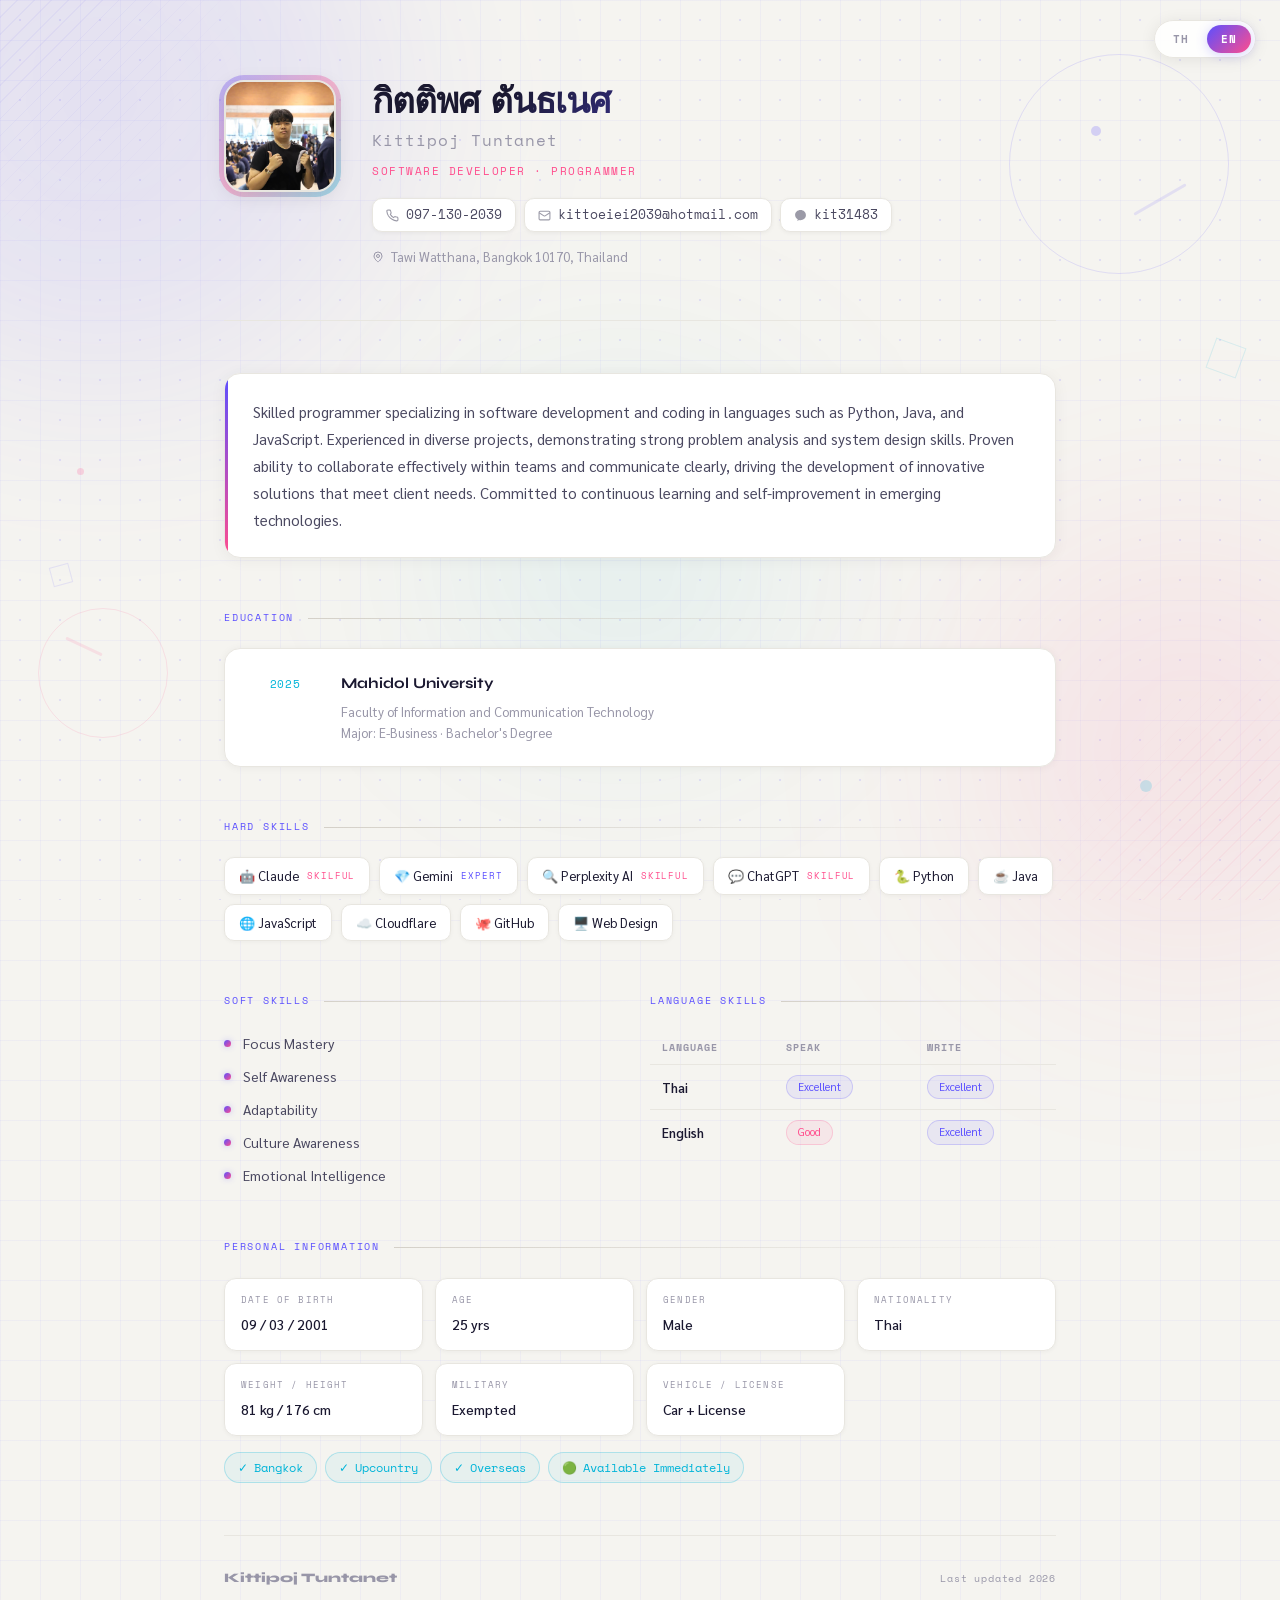
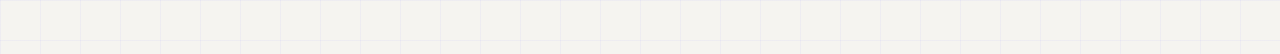
==== commit 957bb85c: "Update index.html" ====
--- a/index.html
+++ b/index.html
@@ -136,7 +136,6 @@
               Major: E-Business · Bachelor's Degree
             </span>
           </div>
-          <div class="gpa-badge">GPA 2.00</div>
         </div>
       </div>
     </section>
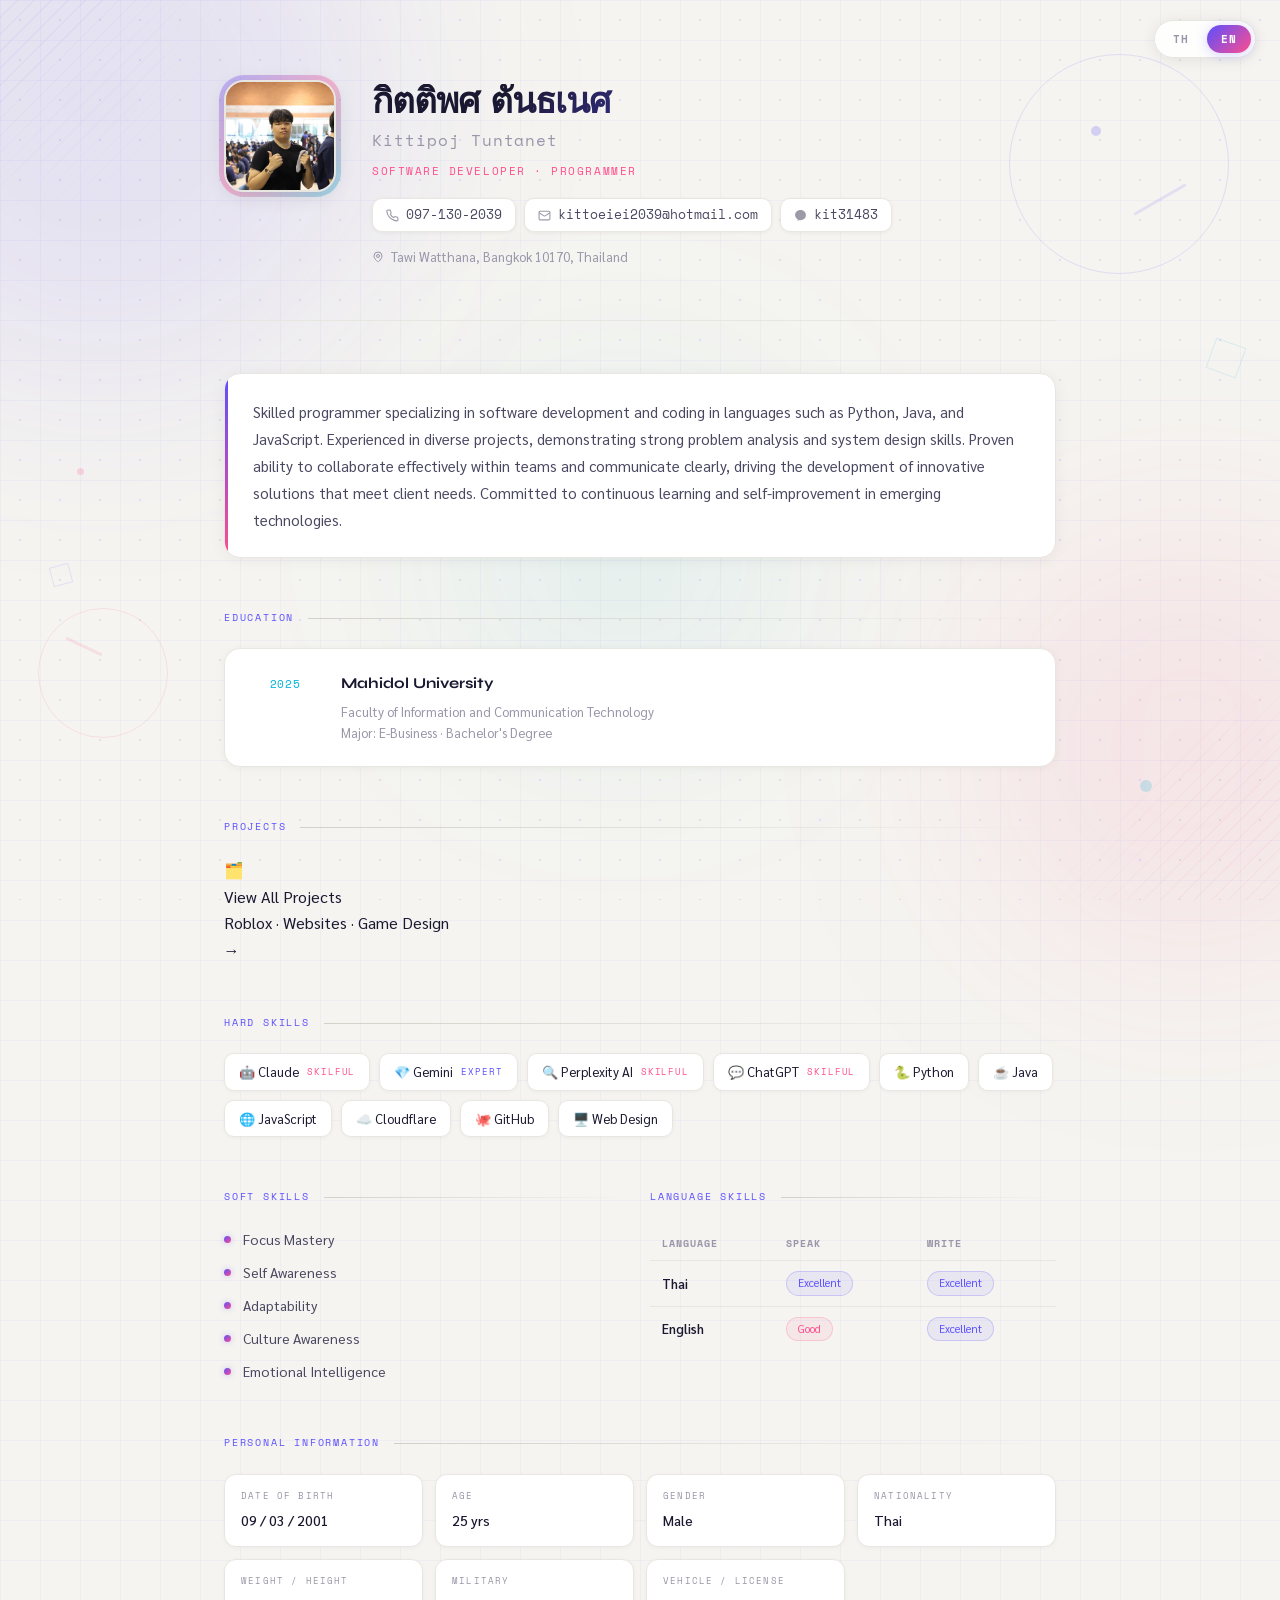
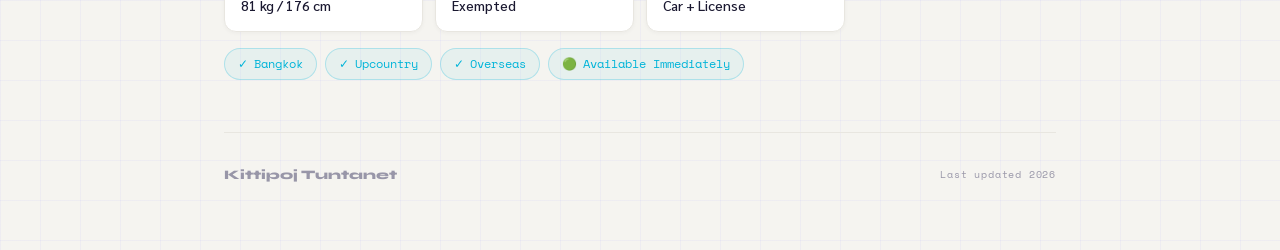
==== commit 0e73cd5c: "Update index.html" ====
--- a/index.html
+++ b/index.html
@@ -138,6 +138,30 @@
           </div>
         </div>
       </div>
+    </section>
+
+    <!-- ════════════════════════════
+         ปุ่มไปหน้า PROJECTS (เพิ่มใหม่!)
+         ════════════════════════════ -->
+    <section class="section">
+      <div class="section-label">
+        <span class="inline-lang" data-lang="th">โปรเจกต์</span>
+        <span class="inline-lang" data-lang="en">Projects</span>
+      </div>
+      <a href="projects.html" class="projects-banner">
+        <div class="projects-banner-icon">🗂️</div>
+        <div class="projects-banner-text">
+          <div class="projects-banner-title">
+            <span class="inline-lang" data-lang="th">ดูโปรเจกต์ทั้งหมด</span>
+            <span class="inline-lang" data-lang="en">View All Projects</span>
+          </div>
+          <div class="projects-banner-sub">
+            <span class="inline-lang" data-lang="th">Roblox · เว็บไซต์ · Game Design</span>
+            <span class="inline-lang" data-lang="en">Roblox · Websites · Game Design</span>
+          </div>
+        </div>
+        <div class="projects-banner-arrow">→</div>
+      </a>
     </section>
 
     <!-- ════════════════════════════
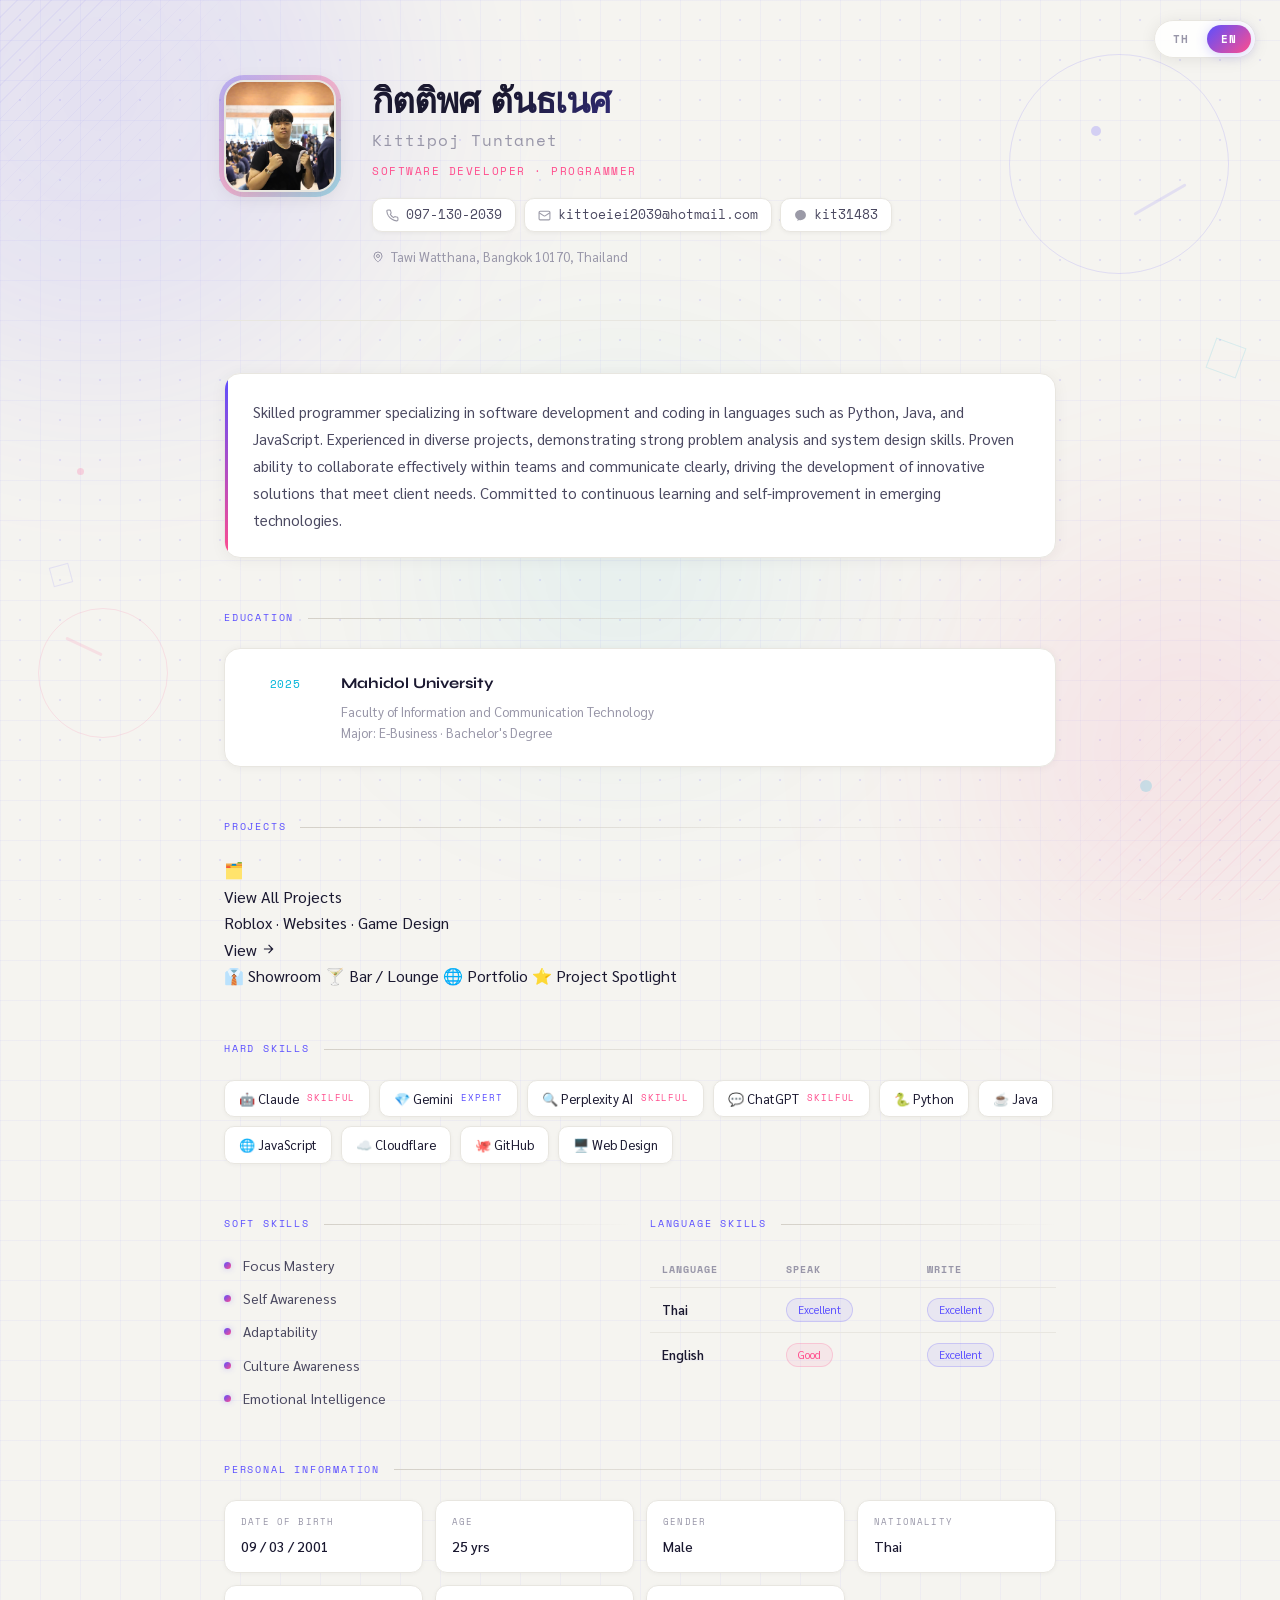
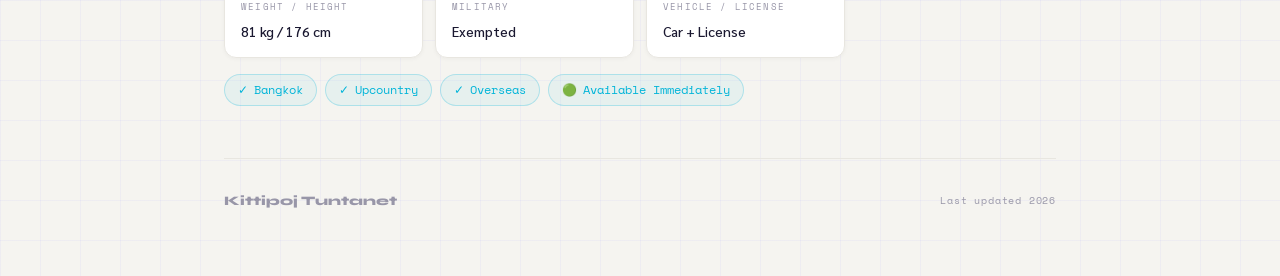
==== commit 88252110: "Update index.html" ====
--- a/index.html
+++ b/index.html
@@ -143,26 +143,46 @@
     <!-- ════════════════════════════
          ปุ่มไปหน้า PROJECTS (เพิ่มใหม่!)
          ════════════════════════════ -->
-    <section class="section">
-      <div class="section-label">
-        <span class="inline-lang" data-lang="th">โปรเจกต์</span>
-        <span class="inline-lang" data-lang="en">Projects</span>
-      </div>
-      <a href="projects.html" class="projects-banner">
-        <div class="projects-banner-icon">🗂️</div>
-        <div class="projects-banner-text">
-          <div class="projects-banner-title">
-            <span class="inline-lang" data-lang="th">ดูโปรเจกต์ทั้งหมด</span>
-            <span class="inline-lang" data-lang="en">View All Projects</span>
-          </div>
-          <div class="projects-banner-sub">
-            <span class="inline-lang" data-lang="th">Roblox · เว็บไซต์ · Game Design</span>
-            <span class="inline-lang" data-lang="en">Roblox · Websites · Game Design</span>
-          </div>
-        </div>
-        <div class="projects-banner-arrow">→</div>
-      </a>
-    </section>
+    <section class="section" id="projects-cta">
+  <div class="section-label">
+    <span class="inline-lang" data-lang="th">โปรเจกต์</span>
+    <span class="inline-lang" data-lang="en">Projects</span>
+  </div>
+
+  <!-- Clickable banner: whole card is the link -->
+  <a href="projects.html" class="projects-cta-banner" aria-label="View all projects — เปิดหน้าโปรเจกต์ทั้งหมด">
+    <div class="projects-cta-left">
+      <div class="projects-cta-icon" aria-hidden="true">🗂️</div>
+    </div>
+
+    <div class="projects-cta-main">
+      <div class="projects-cta-title">
+        <span class="inline-lang" data-lang="th">ดูโปรเจกต์ทั้งหมด</span>
+        <span class="inline-lang" data-lang="en">View All Projects</span>
+      </div>
+      <div class="projects-cta-sub">
+        <span class="inline-lang" data-lang="th">Roblox · เว็บไซต์ · Game Design</span>
+        <span class="inline-lang" data-lang="en">Roblox · Websites · Game Design</span>
+      </div>
+    </div>
+
+    <div class="projects-cta-action" aria-hidden="true">
+      <span class="projects-btn">
+        <span class="inline-lang" data-lang="th">ดู</span>
+        <span class="inline-lang" data-lang="en">View</span>
+        <svg class="btn-arrow" width="14" height="14" viewBox="0 0 24 24" fill="none" stroke="currentColor" stroke-width="2" aria-hidden="true"><path d="M5 12h14M13 5l7 7-7 7"/></svg>
+      </span>
+    </div>
+  </a>
+
+  <!-- Quick chips (direct links) -->
+  <div class="projects-quick-grid" aria-hidden="false">
+    <a href="https://www.roblox.com/games/XXXXXX" class="quick-chip" target="_blank" rel="noopener">👔 <span class="chip-text">Showroom</span></a>
+    <a href="https://www.roblox.com/games/YYYYYY" class="quick-chip" target="_blank" rel="noopener">🍸 <span class="chip-text">Bar / Lounge</span></a>
+    <a href="https://kittoeiei.page.gd/" class="quick-chip" target="_blank" rel="noopener">🌐 <span class="chip-text">Portfolio</span></a>
+    <a href="https://kittoeiei-site.kittokub2.workers.dev/" class="quick-chip" target="_blank" rel="noopener">⭐ <span class="chip-text">Project Spotlight</span></a>
+  </div>
+</section>
 
     <!-- ════════════════════════════
          HARD SKILLS
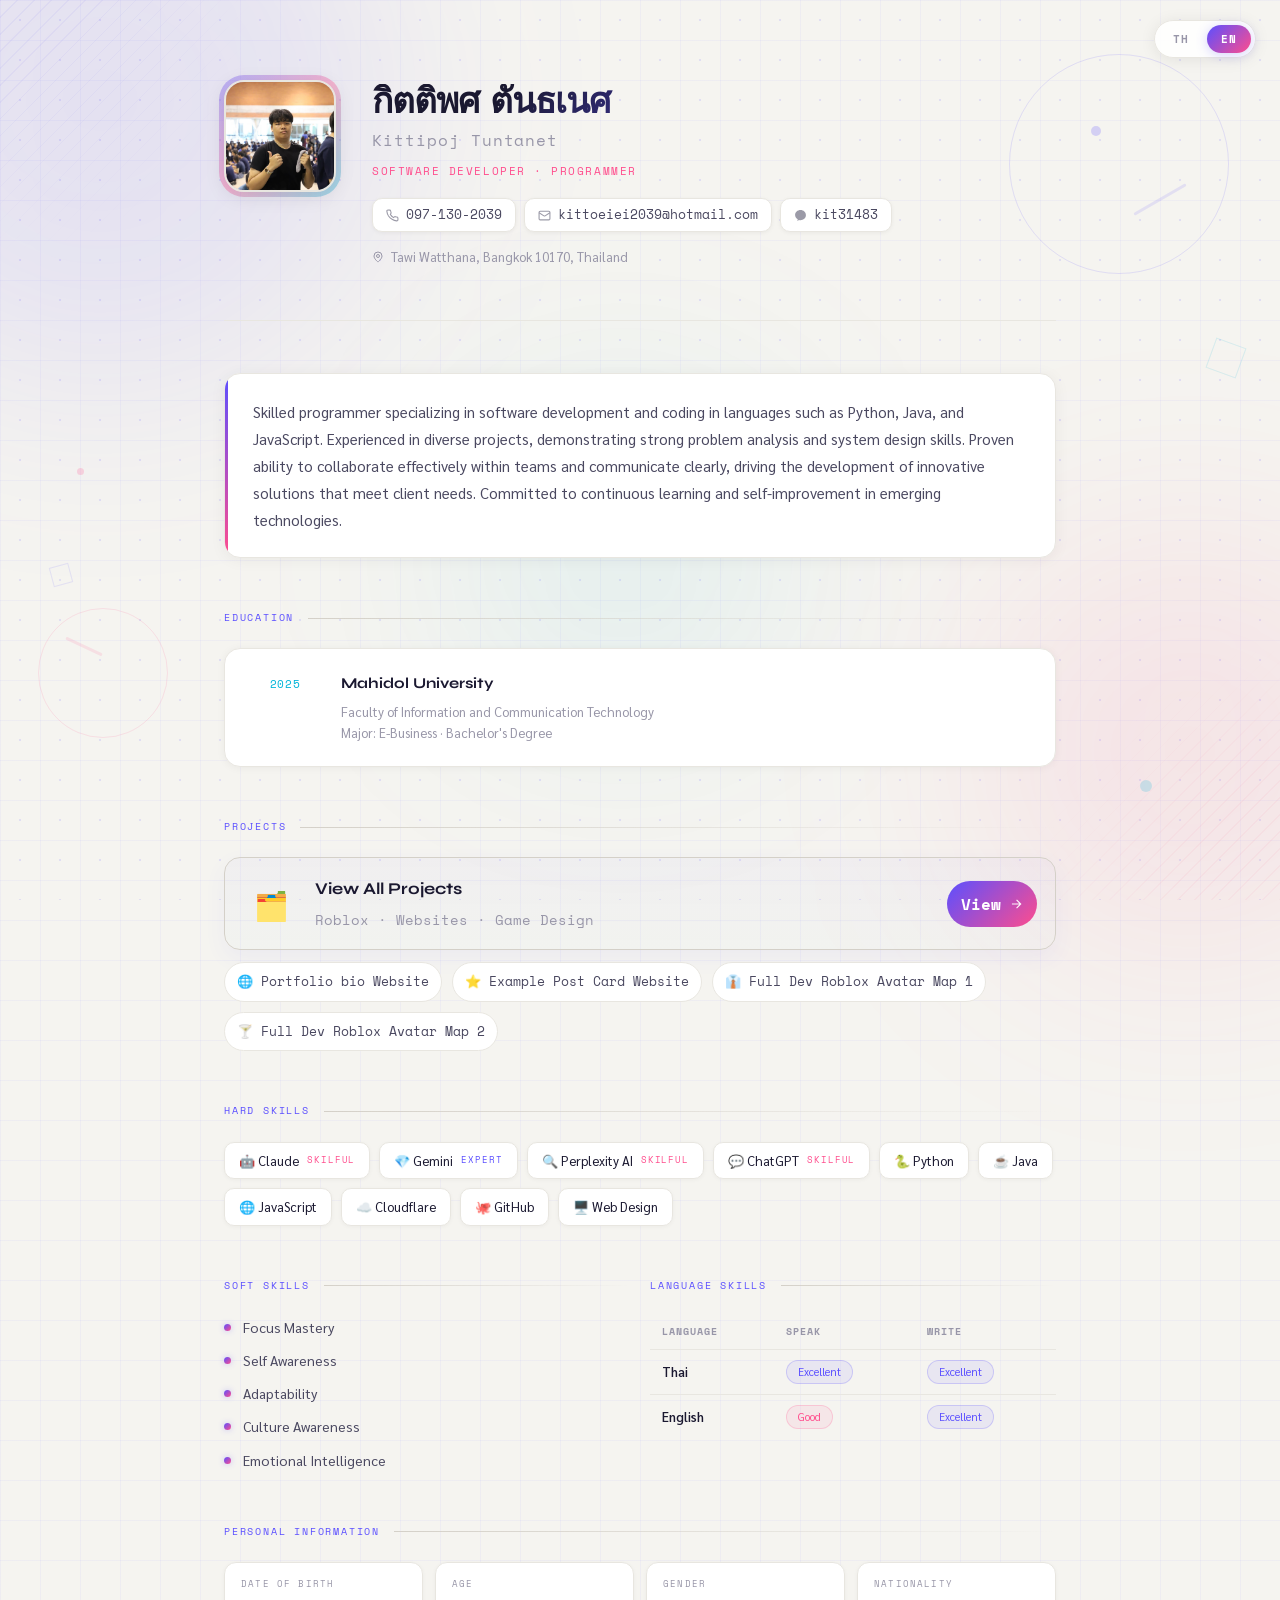
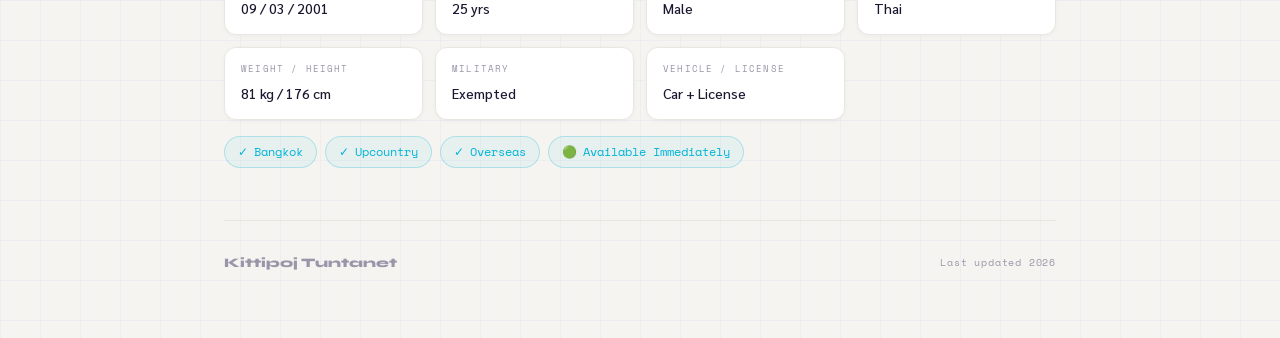
==== commit 3ae83da8: "Update index.html" ====
--- a/index.html
+++ b/index.html
@@ -177,10 +177,10 @@
 
   <!-- Quick chips (direct links) -->
   <div class="projects-quick-grid" aria-hidden="false">
-    <a href="https://www.roblox.com/games/XXXXXX" class="quick-chip" target="_blank" rel="noopener">👔 <span class="chip-text">Showroom</span></a>
-    <a href="https://www.roblox.com/games/YYYYYY" class="quick-chip" target="_blank" rel="noopener">🍸 <span class="chip-text">Bar / Lounge</span></a>
-    <a href="https://kittoeiei.page.gd/" class="quick-chip" target="_blank" rel="noopener">🌐 <span class="chip-text">Portfolio</span></a>
-    <a href="https://kittoeiei-site.kittokub2.workers.dev/" class="quick-chip" target="_blank" rel="noopener">⭐ <span class="chip-text">Project Spotlight</span></a>
+    <a href="https://kittoeiei.page.gd/" class="quick-chip" target="_blank" rel="noopener">🌐 <span class="chip-text">Portfolio bio Website</span></a>
+    <a href="https://kittoeiei-site.kittokub2.workers.dev/" class="quick-chip" target="_blank" rel="noopener">⭐ <span class="chip-text">Example Post Card Website</span></a>
+    <a href="https://www.roblox.com/games/71297238657506" class="quick-chip" target="_blank" rel="noopener">👔 <span class="chip-text">Full Dev Roblox Avatar Map 1</span></a>
+    <a href="https://www.roblox.com/games/70475790937399" class="quick-chip" target="_blank" rel="noopener">🍸 <span class="chip-text">Full Dev Roblox Avatar Map 2</span></a>
   </div>
 </section>
 
--- a/css/style.css
+++ b/css/style.css
@@ -647,6 +647,104 @@
 }
 
 /* ============================================
+   Project Part
+   ============================================ */
+
+/* Projects CTA banner (clickable whole card) */
+.projects-cta-banner {
+  display: flex;
+  align-items: center;
+  gap: 16px;
+  padding: 18px;
+  background: linear-gradient(180deg, rgba(91,79,255,0.03), rgba(0,180,216,0.01));
+  border: 1px solid var(--border-strong);
+  border-radius: var(--radius-card);
+  text-decoration: none;
+  color: inherit;
+  transition: transform 0.18s ease, box-shadow 0.18s ease, border-color 0.18s;
+  box-shadow: 0 8px 22px rgba(91,79,255,0.06);
+  align-items: center;
+}
+
+/* hover / focus */
+.projects-cta-banner:hover,
+.projects-cta-banner:focus {
+  transform: translateY(-4px);
+  border-color: var(--accent);
+  box-shadow: 0 20px 48px rgba(91,79,255,0.12);
+  outline: none;
+}
+
+/* left icon */
+.projects-cta-left { flex: 0 0 56px; display:flex; align-items:center; justify-content:center; }
+.projects-cta-icon { font-size: 28px; }
+
+/* main text */
+.projects-cta-main { flex: 1; min-width: 0; }
+.projects-cta-title {
+  font-family: var(--font-display);
+  font-weight: 700;
+  font-size: 1.03rem;
+  color: var(--text-primary);
+}
+.projects-cta-sub {
+  font-family: var(--font-mono);
+  color: var(--text-muted);
+  font-size: 0.9rem;
+  margin-top: 4px;
+}
+
+/* action area on the right */
+.projects-cta-action { flex: 0 0 96px; display:flex; justify-content:flex-end; align-items:center; }
+.projects-btn {
+  display: inline-flex;
+  align-items: center;
+  gap: 8px;
+  padding: 10px 14px;
+  border-radius: 999px;
+  border: none;
+  background: linear-gradient(135deg, var(--accent), var(--accent2));
+  color: white;
+  font-family: var(--font-mono);
+  font-weight: 700;
+  cursor: pointer;
+  transition: transform 0.12s ease, box-shadow 0.12s;
+}
+.projects-btn .btn-arrow { stroke: rgba(255,255,255,0.95); }
+.projects-btn:hover { transform: translateY(-2px); box-shadow: 0 8px 20px rgba(91,79,255,0.2); }
+
+/* quick chips under banner */
+.projects-quick-grid {
+  margin-top: 12px;
+  display: flex; gap: 10px; flex-wrap:wrap;
+}
+.quick-chip {
+  display: inline-flex; align-items:center; gap:8px;
+  padding: 8px 12px;
+  border-radius: 999px;
+  background: var(--surface);
+  border: 1px solid var(--border);
+  color: var(--text-secondary);
+  text-decoration: none;
+  font-family: var(--font-mono);
+  font-size: 13px;
+  transition: all 0.12s ease;
+}
+.quick-chip:hover {
+  color: var(--accent);
+  border-color: var(--accent);
+  transform: translateY(-2px);
+  box-shadow: 0 10px 24px rgba(91,79,255,0.06);
+}
+
+/* responsiveness */
+@media (max-width: 650px) {
+  .projects-cta-banner { flex-direction: column; align-items:flex-start; gap:10px; padding:14px; }
+  .projects-cta-action { width:100%; justify-content:flex-start; }
+  .projects-cta-left { align-self: flex-start; }
+}
+
+/* ============================================
    ANIMATIONS
    ============================================ */
 @keyframes fadeUp {
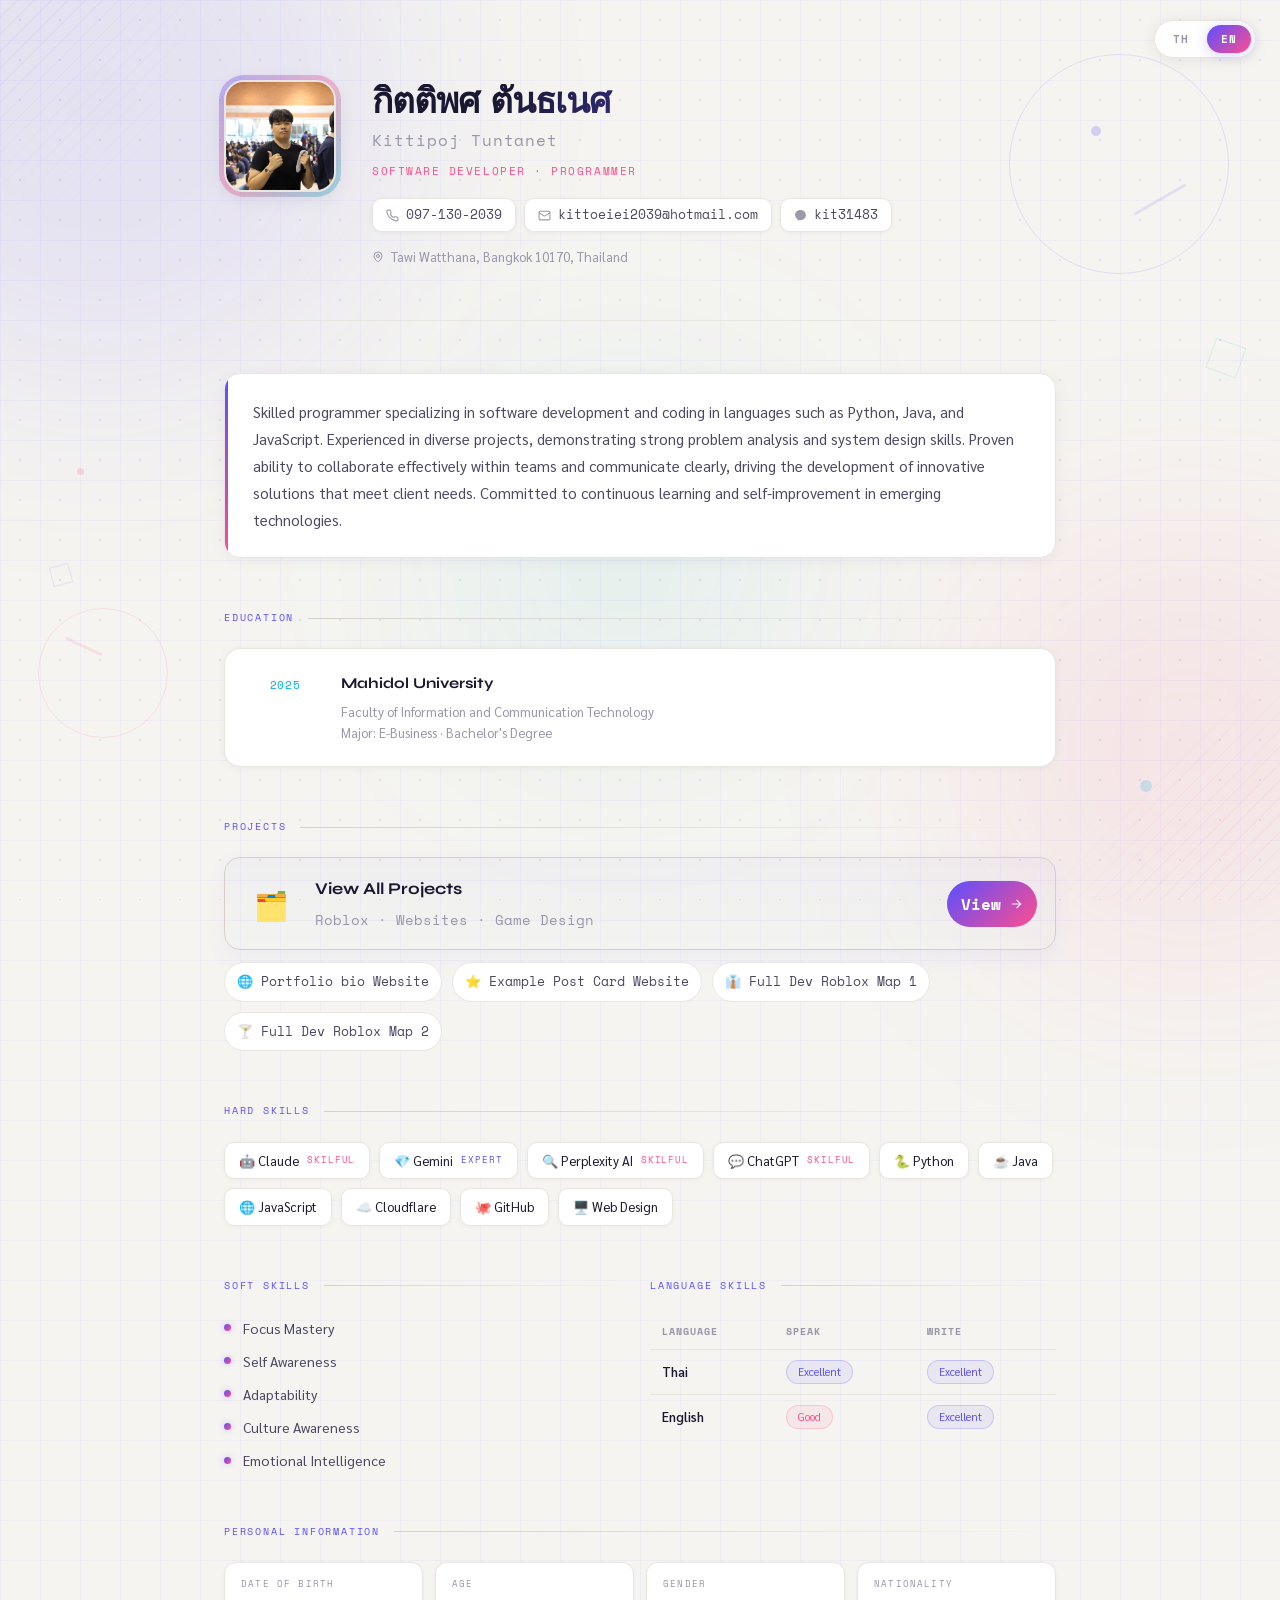
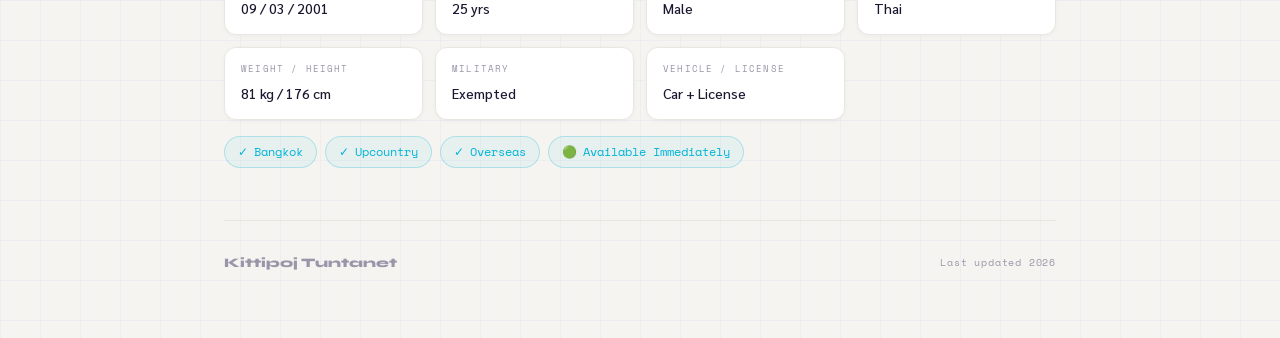
==== commit 01a0a2e3: "Update index.html" ====
--- a/index.html
+++ b/index.html
@@ -179,8 +179,8 @@
   <div class="projects-quick-grid" aria-hidden="false">
     <a href="https://kittoeiei.page.gd/" class="quick-chip" target="_blank" rel="noopener">🌐 <span class="chip-text">Portfolio bio Website</span></a>
     <a href="https://kittoeiei-site.kittokub2.workers.dev/" class="quick-chip" target="_blank" rel="noopener">⭐ <span class="chip-text">Example Post Card Website</span></a>
-    <a href="https://www.roblox.com/games/71297238657506" class="quick-chip" target="_blank" rel="noopener">👔 <span class="chip-text">Full Dev Roblox Avatar Map 1</span></a>
-    <a href="https://www.roblox.com/games/70475790937399" class="quick-chip" target="_blank" rel="noopener">🍸 <span class="chip-text">Full Dev Roblox Avatar Map 2</span></a>
+    <a href="https://www.roblox.com/games/71297238657506" class="quick-chip" target="_blank" rel="noopener">👔 <span class="chip-text">Full Dev Roblox Map 1</span></a>
+    <a href="https://www.roblox.com/games/70475790937399" class="quick-chip" target="_blank" rel="noopener">🍸 <span class="chip-text">Full Dev Roblox Map 2</span></a>
   </div>
 </section>
 
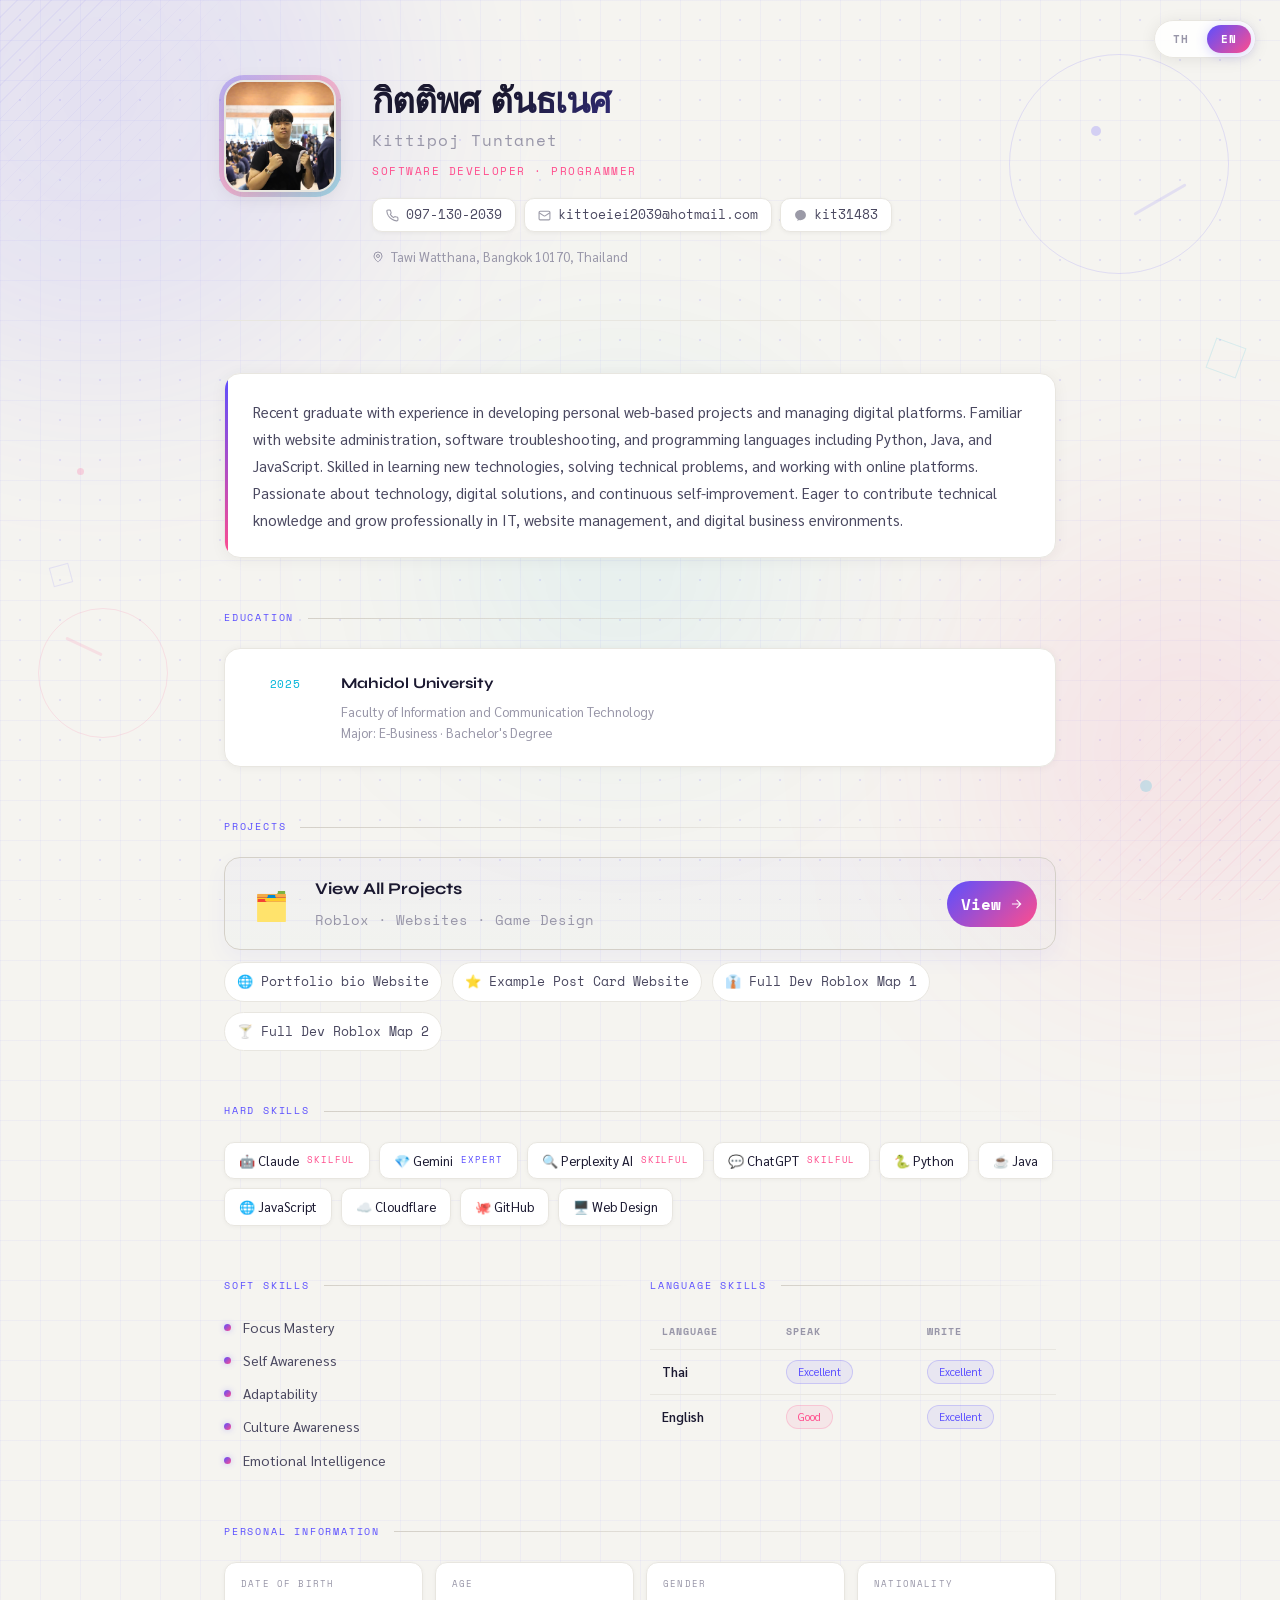
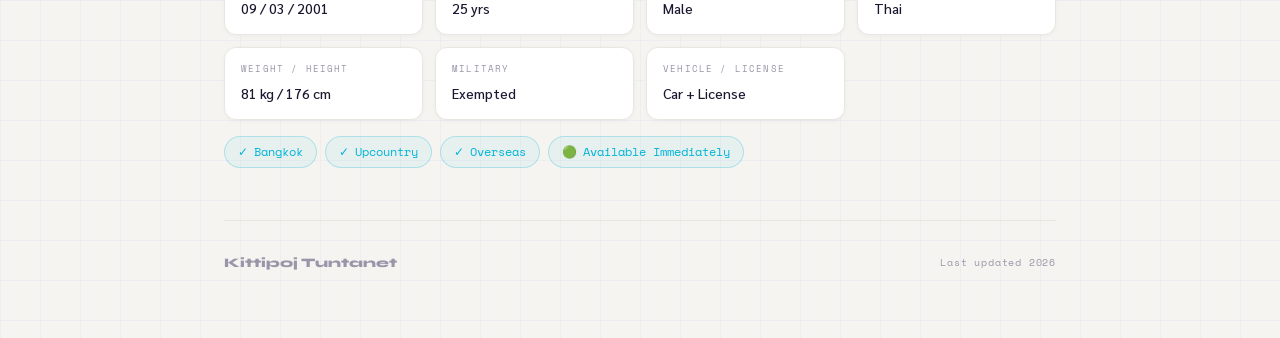
==== commit 978602dd: "Update index.html" ====
--- a/index.html
+++ b/index.html
@@ -98,17 +98,18 @@
          ABOUT / SUMMARY
          ════════════════════════════ -->
     <div class="summary-box" data-lang="th">
-      เป็นโปรแกรมเมอร์ที่มีความเชี่ยวชาญในการพัฒนาซอฟต์แวร์และการเขียนโค้ดด้วยภาษาต่าง ๆ เช่น Python, Java และ JavaScript
-      ด้วยประสบการณ์ในการทำงานในโครงการที่หลากหลาย ทำให้มีทักษะในการวิเคราะห์ปัญหาและการออกแบบระบบอย่างมีประสิทธิภาพ
-      นอกจากนี้ยังมีความสามารถในการทำงานร่วมกับทีมและการสื่อสารที่ดี เพื่อให้สามารถพัฒนานวัตกรรมใหม่ ๆ
-      ที่ตอบโจทย์ความต้องการของลูกค้าได้อย่างครบถ้วน ด้วยความกระตือรือร้นในการเรียนรู้เทคโนโลยีใหม่ ๆ
-      และการพัฒนาตนเองอย่างต่อเนื่อง
+      นักพัฒนาซอฟต์แวร์จบใหม่ที่มีประสบการณ์จากการพัฒนาโปรเจกต์ส่วนตัวด้าน Web Development และ Software Development 
+      มีความรู้พื้นฐานในการเขียนโปรแกรมด้วย Python, Java และ JavaScript รวมถึงการพัฒนาเว็บไซต์และการใช้งานเครื่องมือต่างๆ 
+      เช่น GitHub และ Cloudflareมีประสบการณ์ในการวางแผน ออกแบบ และพัฒนาโปรเจกต์ด้วยตนเอง สามารถเรียนรู้เทคโนโลยีใหม่
+      ได้อย่างรวดเร็ว และพร้อมพัฒนาทักษะเพิ่มเติมเพื่อสร้างผลงานที่มีคุณภาพ พร้อมทั้งสามารถทำงานร่วมกับผู้อื่น รับฟังความคิดเห็น 
+      และแก้ไขปัญหาได้อย่างเป็นระบบ
     </div>
     <div class="summary-box" data-lang="en">
-      Skilled programmer specializing in software development and coding in languages such as Python, Java, and JavaScript.
-      Experienced in diverse projects, demonstrating strong problem analysis and system design skills. Proven ability to
-      collaborate effectively within teams and communicate clearly, driving the development of innovative solutions that
-      meet client needs. Committed to continuous learning and self-improvement in emerging technologies.
+      Recent graduate with experience in developing personal web-based projects and managing digital platforms.
+      Familiar with website administration, software troubleshooting, and programming languages including Python, Java, and JavaScript.
+      Skilled in learning new technologies, solving technical problems, and working with online platforms. 
+      Passionate about technology, digital solutions, and continuous self-improvement. Eager to contribute technical 
+      knowledge and grow professionally in IT, website management, and digital business environments.
     </div>
 
     <!-- ════════════════════════════
